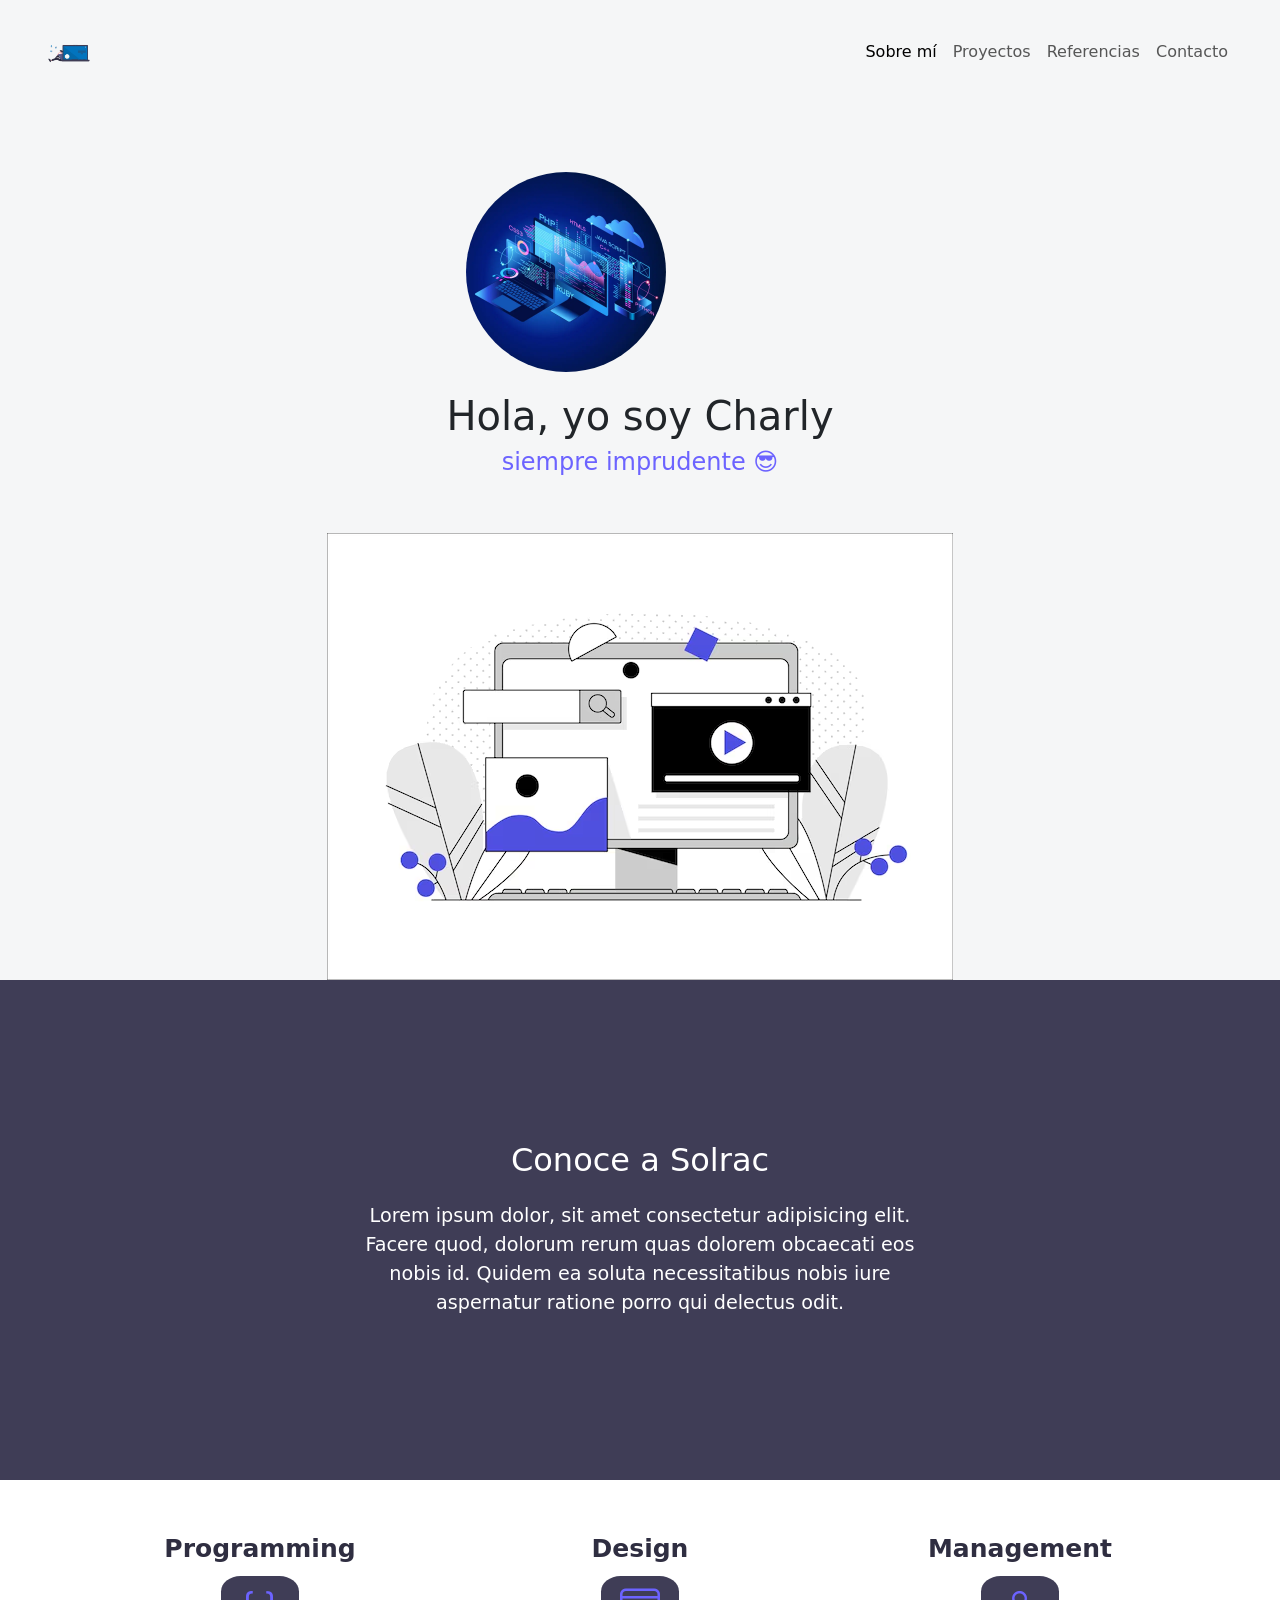
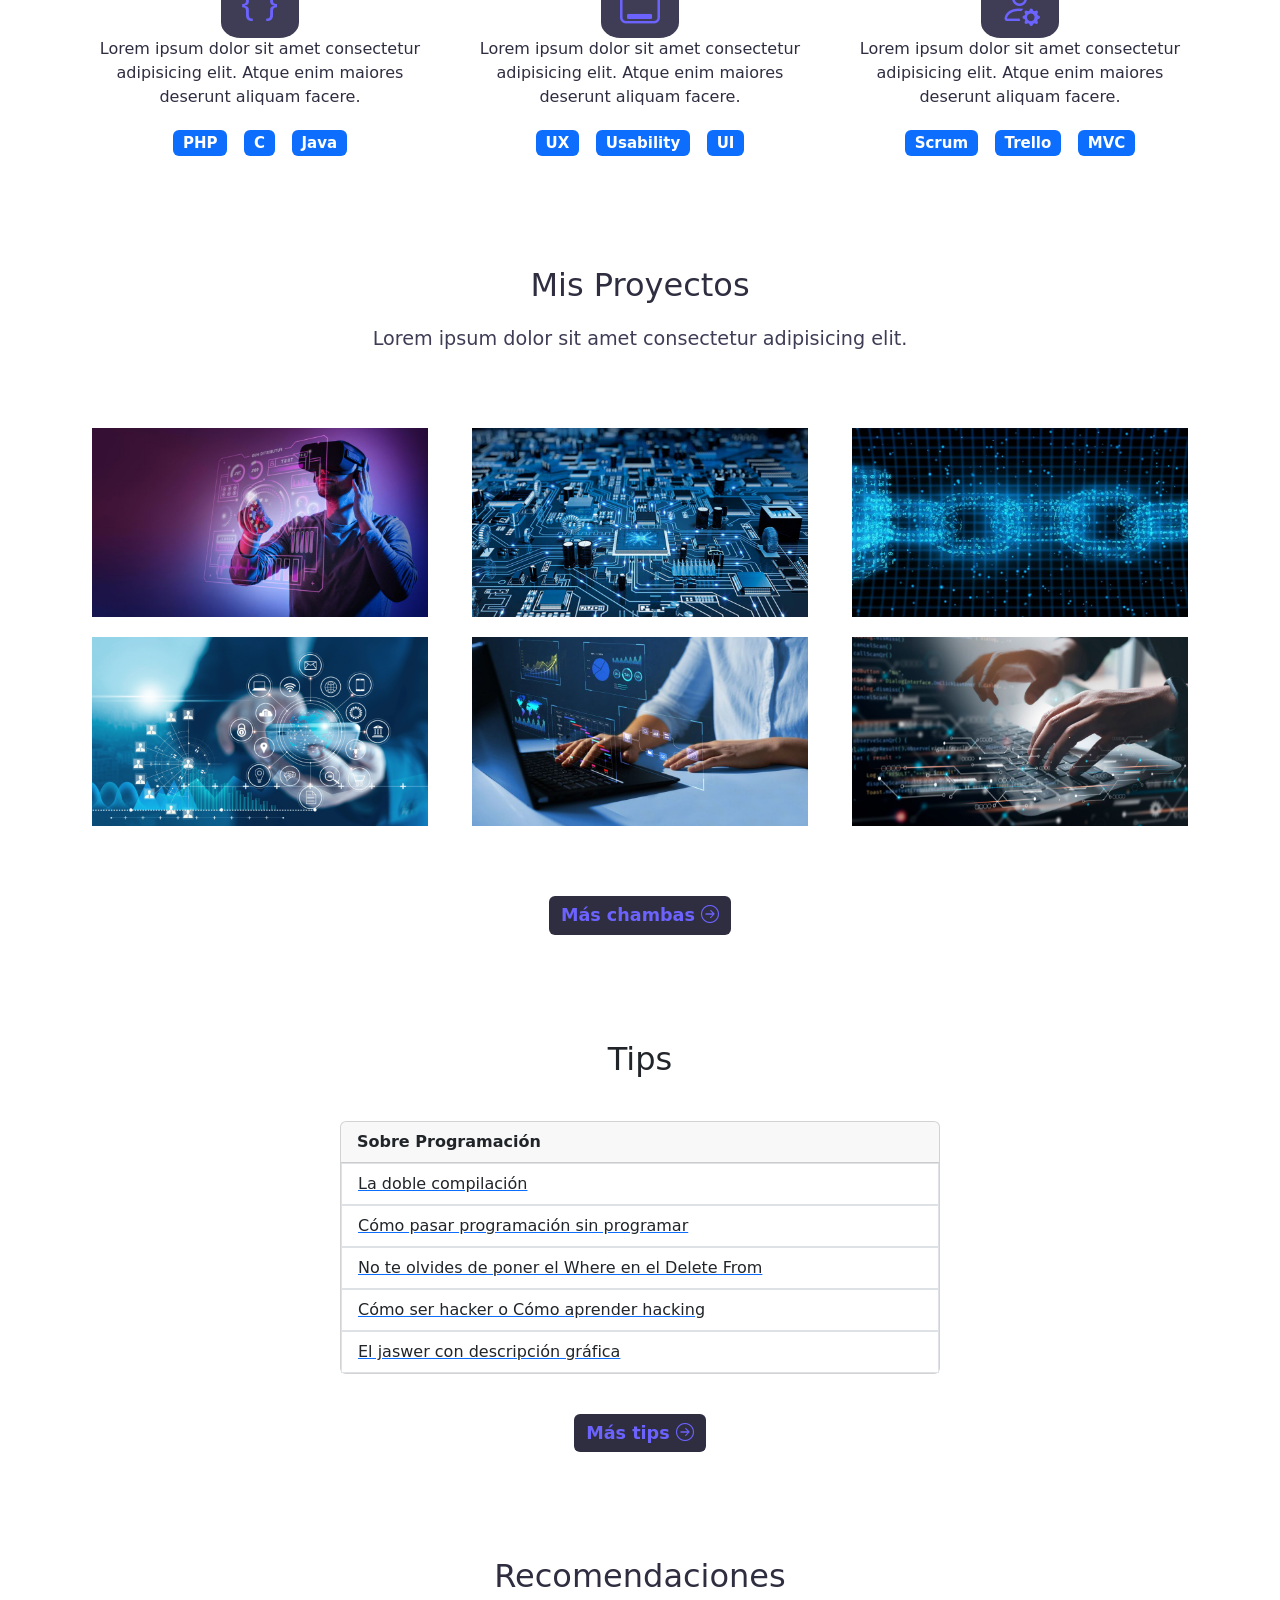
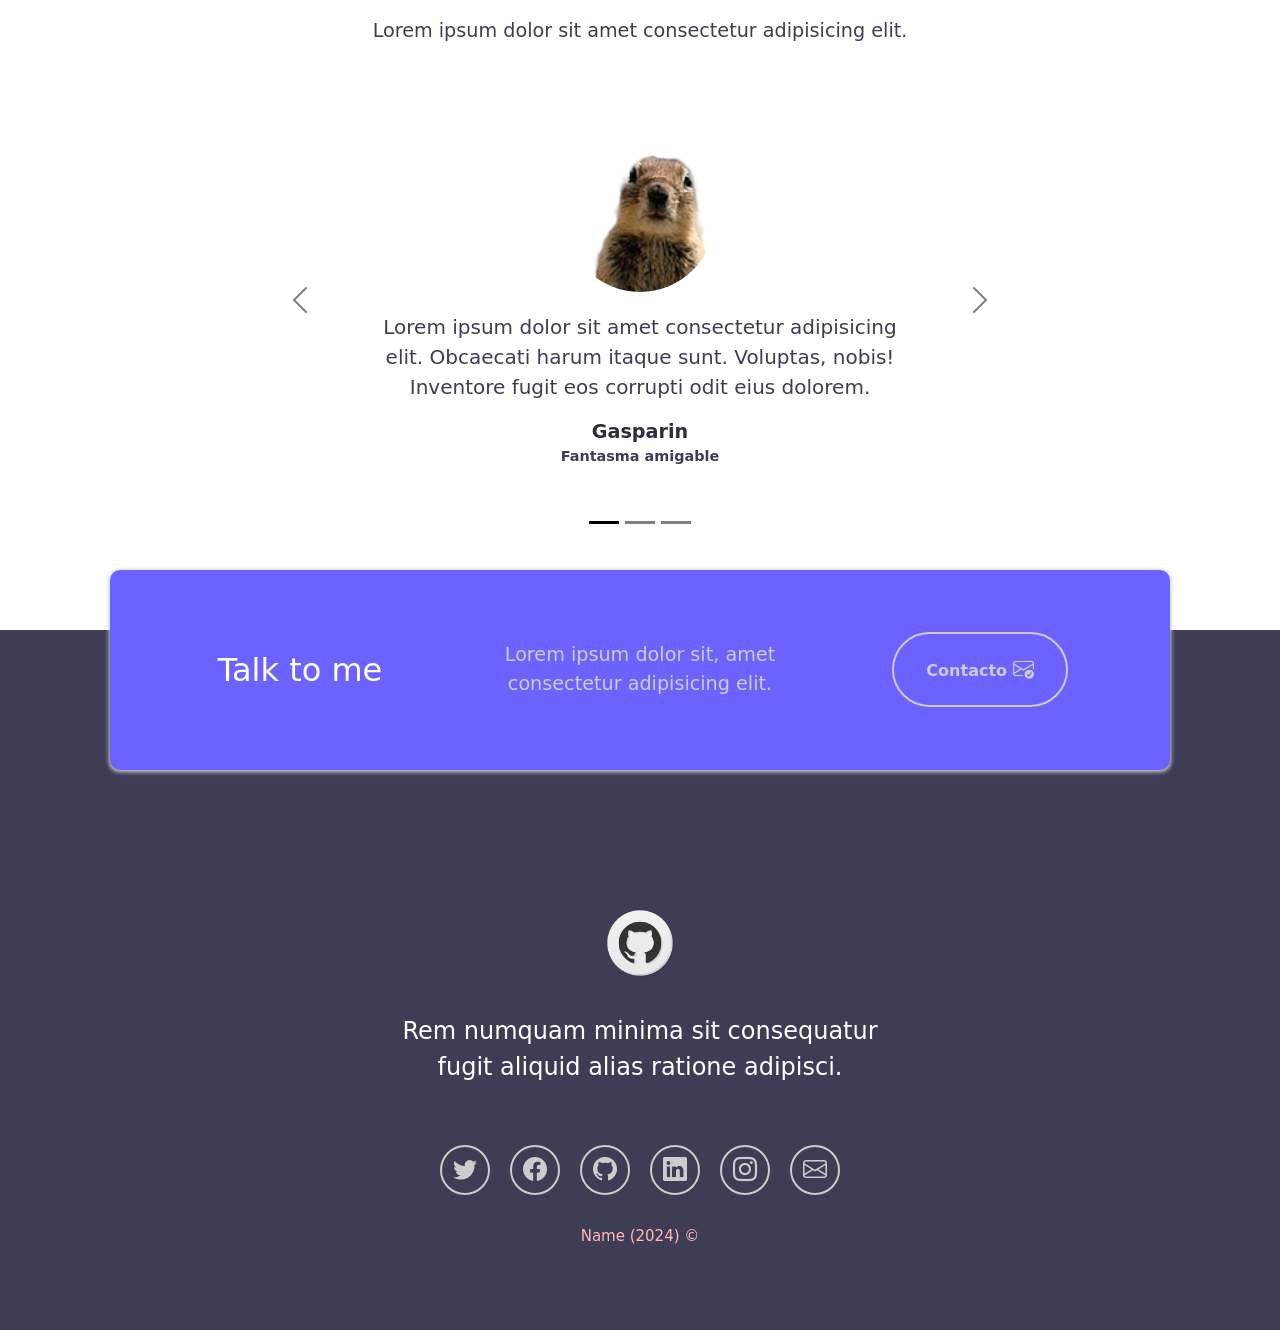
==== index.html @ 6343fdc7 "ultimo cambio" ====
<!DOCTYPE html>
<html lang="es">
<head>
    <!-- Metadatos -->
    <meta charset="UTF-8">
    <meta name="author" content="Charly">
    <meta name="description" content="My Projects TW 2">
    <meta name="keywords" content="HTML, CSS, JS, Bootstrap">
    <meta name="viewport" content="width=device-width, initial-scale=1.0">
    <!-- Title -->
    <title>My Profile</title>
    <!-- Favicon -->
    <link rel="icon" type="image/x-icon" href="./images/gatito.png">
    <!-- Bootstrap CSS offline -->
    <link href="./css/bootstrap.min.css" rel="stylesheet">
    <!-- Bootstrap Icons offline -->
    <link href="./icons/bootstrap-icons.css" rel="stylesheet">
    <!-- Bootstrap CSS online -->
    <!-- <link href="https://cdn.jsdelivr.net/npm/bootstrap@5.3.2/dist/css/bootstrap.min.css" rel="stylesheet" integrity="sha384-T3c6CoIi6uLrA9TneNEoa7RxnatzjcDSCmG1MXxSR1GAsXEV/Dwwykc2MPK8M2HN" crossorigin="anonymous"> -->
    <!-- Bootstrap Icons online -->
    <!-- <link rel="stylesheet" href="https://cdn.jsdelivr.net/npm/bootstrap-icons@1.11.1/font/bootstrap-icons.css"> -->
    <!-- My CSS -->
    <link href="./css/style.css" rel="stylesheet">
</head>
<body>
    <!-- NavBar -->
    <nav class="navbar navbar-expand-md navbar-light">
        <div class="container-fluid">
            <button class="navbar-toggler" type="button" data-bs-toggle="collapse" data-bs-target="#navbar-toggler" aria-controls="navbar-toggler"
                aria-expanded="false" aria-label="Toggle navigation">
                <span class="navbar-toggler-icon"></span>
            </button>
            <div class="collapse navbar-collapse" id="navbar-toggler">
                <a class="navbar-brand" href="#">
                    <img src="./images/compu2.png" width="50" alt="My logo">
                </a>
                <ul class="navbar-nav d-flex justify-content-center aling-items-center">
                    <li class="nav-item">
                        <a class="nav-link active" href="#aboutme" aria-current="page">Sobre mí <span class="visually-hidden">(current)</span></a>
                    </li>
                    <li class="nav-item">
                        <a class="nav-link" href="#projects">Proyectos</a>
                    </li>
                    <li class="nav-item">
                        <a class="nav-link" href="#references">Referencias</a>
                    </li>
                    <li class="nav-item">
                        <a class="nav-link" href="#contactme">Contacto</a>
                    </li>
                </ul>
            </div>
        </div>
    </nav>
    
    <!-- Me -->
    <section class="myclass aling-items-stretch">
        <div class="myclass-main d-flex flex-column justify-content-center aling-items-center">
            <img class="myclass-pic rounded-circle" src="./images/imagen1.webp" alt="My selfie">
            <h1>Hola, yo soy Charly</h1>
            <h2>siempre imprudente 😎</h2>
        </div>
        <div class="myclass-label">            
            <img class="myclass-imagen img-fluid" src="./images/hombre.avif" alt="think twice code once">
        </div>
    </section>

    <!-- About me -->
    <section id="aboutme" class="about-me section-oscura">
        <div class="contenedor">
            <h2 class="seccion-titulo">Conoce a Solrac</h2>
            <p class="seccion-texto">
                Lorem ipsum dolor, sit amet consectetur adipisicing elit. Facere quod, dolorum rerum quas dolorem obcaecati eos nobis id. Quidem ea soluta necessitatibus nobis iure aspernatur ratione porro qui delectus odit.
            </p>
        </div>
    </section>

    <!-- Experience -->
    <section class="experiencia section-clara">
        <div class="container text-center">
            <div class="row">
                <!-- Programming -->
                <div class="experiencia-columna col-12 col-md-4">                    
                    <p class="columna experiencia-title">Programming</p>                    
                    <i class="bi-braces"></i>
                    <p>
                        Lorem ipsum dolor sit amet consectetur adipisicing elit. Atque enim maiores deserunt aliquam facere. 
                    </p>
                    <div class="badge-contenedor">                        
                        <span class="badge bg-primary">PHP</span>
                        <span class="badge bg-primary">C</span>
                        <span class="badge bg-primary">Java</span>                        
                    </div>
                </div>
                <!-- Design -->
                <div class="experiencia-columna col-12 col-md-4">                    
                    <p class="columna experiencia-title">Design</p>
                    <i class="bi-window-desktop"></i>
                    <p>
                        Lorem ipsum dolor sit amet consectetur adipisicing elit. Atque enim maiores deserunt aliquam facere. 
                    </p>
                    <div class="badge-contenedor">                        
                        <span class="badge bg-primary">UX</span>                        
                        <span class="badge bg-primary">Usability</span>
                        <span class="badge bg-primary">UI</span>                        
                    </div>
                </div>
                <!-- Management -->
                <div class="experiencia-columna col-12 col-md-4">
                    <p class="columna experiencia-title">Management</p>
                    <i class="bi-person-gear"></i>
                    <p>
                        Lorem ipsum dolor sit amet consectetur adipisicing elit. Atque enim maiores deserunt aliquam facere. 
                    </p>
                    <div class="badge-contenedor">                        
                        <span class="badge bg-primary">Scrum</span>                        
                        <span class="badge bg-primary">Trello</span>
                        <span class="badge bg-primary">MVC</span>                        
                    </div>
                </div>
            </div>
        </div>
    </section>

    <!-- Projects -->
    <section id="projects" class="proyectos section-clara d-flex flex-column">
        <h2 class="seccion-titulo">Mis Proyectos</h2>
        <h3 class="seccion-descripcion">Lorem ipsum dolor sit amet consectetur adipisicing elit. </h3>
        <!-- gallery -->
        <div class="container text-center proyectos-contenedor">
            <div class="row">
                <div class="col-12 col-md-6 col-lg-4">
                    <div class="proyecto">
                        <img src="./images/pro1.jpg" alt="Project 1">
                        <div class="overlay">
                            <p>Mi primera chamba</p>
                            <div class="icons-project">
                                <a href="" target="_blank" rel="noopener noreferrer">
                                    <i class="bi-github"></i>
                                </a>
                            </div>
                        </div>
                    </div>
                </div>
                <div class="col-12 col-md-6 col-lg-4">
                    <div class="proyecto">
                        <img src="./images/pro2.png" alt="Project 1">
                        <div class="overlay">
                            <p>Mi primera chamba</p>
                            <div class="icons-project">
                                <a href="" target="_blank" rel="noopener noreferrer">
                                    <i class="bi-github"></i>
                                </a>
                            </div>
                        </div>
                    </div>
                </div>
                <div class="col-12 col-md-6 col-lg-4">
                    <div class="proyecto">
                        <img src="./images/pro3.jpeg" alt="Project 1">
                        <div class="overlay">
                            <p>Mi primera chamba</p>
                            <div class="icons-project">
                                <a href="" target="_blank" rel="noopener noreferrer">
                                    <i class="bi-github"></i>
                                </a>
                            </div>
                        </div>
                    </div>
                </div>
                <div class="col-12 col-md-6 col-lg-4">
                    <div class="proyecto">
                        <img src="./images/pro4.png" alt="Project 1">
                        <div class="overlay">
                            <p>Mi primera chamba</p>
                            <div class="icons-project">
                                <a href="" target="_blank" rel="noopener noreferrer">
                                    <i class="bi-github"></i>
                                </a>
                            </div>
                        </div>
                    </div>
                </div>
                <div class="col-12 col-md-6 col-lg-4">
                    <div class="proyecto">
                        <img src="./images/pro5.jpg" alt="Project 1">
                        <div class="overlay">
                            <p>Mi primera chamba</p>
                            <div class="icons-project">
                                <a href="" target="_blank" rel="noopener noreferrer">
                                    <i class="bi-github"></i>
                                </a>
                            </div>
                        </div>
                    </div>
                </div>
                <div class="col-12 col-md-6 col-lg-4">
                    <div class="proyecto">
                        <img src="./images/pro6.jpg" alt="Project 1">
                        <div class="overlay">
                            <p>Mi primera chamba</p>
                            <div class="icons-project">
                                <a href="" target="_blank" rel="noopener noreferrer">
                                    <i class="bi-github"></i>
                                </a>
                            </div>
                        </div>
                    </div>
                </div>
            </div>
        </div>
        <a href="" target="_blank" rel="noopener noreferrer"></a>
            <button type="button" class="btn btn-info">Más chambas
                <i class="bi-arrow-right-circle"></i>
            </button>
        </a>
    </section>

    <!-- Tips -->
    <section class="tips justify-content-start">
        <h2 class="seccion-titulo">Tips</h2>
        <div class="card">
            <div class="card-header">
                Sobre Programación
            </div>
            <ul class="list-group list-group-flush">
                <a href="" target="_blank" rel="noopener noreferrer">
                    <li class="list-group-item">La doble compilación</li>
                </a>
                <a href="" target="_blank" rel="noopener noreferrer">
                    <li class="list-group-item">Cómo pasar programación sin programar</li>
                </a>
                <a href="https://www.youtube.com/watch?v=i_cVJgIz_Cs" target="_blank" rel="noopener noreferrer">
                    <li class="list-group-item">No te olvides de poner el Where en el Delete From</li>
                </a>
                <a href="https://www.elladodelmal.com/2013/08/como-ser-hacker-o-como-aprender-hacking.html" target="_blank" rel="noopener noreferrer">
                    <li class="list-group-item">Cómo ser hacker o Cómo aprender hacking</li>
                </a>
                <a href="https://www.tiktok.com/@racxogaming/video/7301543601022995718?q=jasware%20mec%C3%A1nico&t=1700262855116" target="_blank" rel="noopener noreferrer">
                    <li class="list-group-item">El jaswer con descripción gráfica</li>
                </a>
            </ul>
        </div>
        <a href="" target="_blank" rel="noopener noreferrer">
            <button type="button" class="btn btn-info">Más tips
                <i class="bi-arrow-right-circle"></i>
            </button>
        </a>
    </section>

    <!-- References -->
    <section id="references" class="recomendaciones section-clara">
        <h2 class="seccion-titulo">Recomendaciones</h2>
        <h3 class="seccion-descripcion">Lorem ipsum dolor sit amet consectetur adipisicing elit.</h3>
        <div id="recomendaciones" class="carousel carousel-dark slide" data-bs-ride="carousel">
            <div class="carousel-indicators">
                <button type="button" data-bs-target="#recomendaciones" data-bs-slide-to="0" class="active" aria-current="true" aria-label="Slide 1"></button>
                <button type="button" data-bs-target="#recomendaciones" data-bs-slide-to="1" aria-label="Slide 2"></button>
                <button type="button" data-bs-target="#recomendaciones" data-bs-slide-to="2" aria-label="Slide 3"></button>
            </div>
            <div class="carousel-inner">
            <div class="carousel-item active">
                <div class="container">
                    <img src="./images/squirrel.png" class="recomendacion-imagen rounded-circle" alt="...">
                    <p class="recomendacion-texto"> Lorem ipsum dolor sit amet consectetur adipisicing elit. Obcaecati harum itaque sunt. Voluptas, nobis! Inventore fugit eos corrupti odit eius dolorem.</p>
                    <div class="recomendacion-info">
                        <p class="amigo">Gasparin</p>
                        <p class="cargo">Fantasma amigable</p>
                    </div>                    
                </div>
            </div> 
            <div class="carousel-item">
                <div class="container">
                    <img src="./images/squirrel.png" class="recomendacion-imagen rounded-circle" alt="...">
                    <p class="recomendacion-texto"> Lorem ipsum dolor sit amet consectetur adipisicing elit. Obcaecati harum itaque sunt. Voluptas, nobis! Inventore fugit eos corrupti odit eius dolorem.</p>
                    <div class="recomendacion-info">
                        <p class="amigo">Woody</p>
                        <p class="cargo">Amigo fiel</p>
                    </div>                    
                </div>
            </div>
            <div class="carousel-item">
                <div class="container">
                    <img src="./images/squirrel.png" class="recomendacion-imagen rounded-circle" alt="...">
                    <p class="recomendacion-texto"> Lorem ipsum dolor sit amet consectetur adipisicing elit. Obcaecati harum itaque sunt. Voluptas, nobis! Inventore fugit eos corrupti odit eius dolorem.</p>
                    <div class="recomendacion-info">
                        <p class="amigo">Rexona</p>
                        <p class="cargo">Nunca te abandona</p>
                    </div>                    
                </div>
            </div>
            </div>
            <button class="carousel-control-prev" type="button" data-bs-target="#recomendaciones"  data-bs-slide="prev">
                <span class="carousel-control-prev-icon" aria-hidden="true"></span>
                <span class="visually-hidden">Previous</span>
            </button>
            <button class="carousel-control-next" type="button" data-bs-target="#recomendaciones"  data-bs-slide="next">
                <span class="carousel-control-next-icon" aria-hidden="true"></span>
                <span class="visually-hidden">Next</span>
            </button>
        </div>
    </section>

    <!-- Contact -->
    <section id="contactme" class="contact section-oscura">
        <div class="container">
            <div class="container text-center rectangulo d-flex justify-content-evenly">
                <div class="row">
                    <div class="col-12 col-md-4 seccion-titulo">
                        Talk to me
                    </div>
                    <div class="col-12 col-md-4 description">
                        Lorem ipsum dolor sit, amet consectetur adipisicing elit.
                    </div>
                    <div class="col-12 col-md-4">
                        <a href="mailto:">
                            <button type="button">
                                Contacto
                                <i class="bi-envelope-check"></i>
                            </button>
                        </a>                        
                    </div>                    
                </div>
            </div>
        </div>
    </section>

    <!-- Footer -->
    <footer class="section-oscura d-flex flex-column aling-items-center justify-content-center">
        <img class="footer-icon" src="./images/favicon.png" alt="Logo profile">
        <p class="footer-text text-center">
            Rem numquam minima sit consequatur  <br> fugit aliquid alias ratione adipisci.
        </p>
        <div class="icons-sn d-flex flex-wrap aling-items-center justify-content-center">
            <a href="" target="_blank" rel="noopener noreferrer">
                <i class="bi-twitter"></i>
            </a>
            <a href="" target="_blank" rel="noopener noreferrer">
                <i class="bi-facebook"></i>
            </a>
            <a href="" target="_blank" rel="noopener noreferrer">
                <i class="bi-github"></i>
            </a>
            <a href="" target="_blank" rel="noopener noreferrer">
                <i class="bi-linkedin"></i>
            </a>
            <a href="" target="_blank" rel="noopener noreferrer">
                <i class="bi-instagram"></i>
            </a>
            <a href="mailto:" target="_blank" rel="noopener noreferrer">
                <i class="bi-envelope"></i>
            </a>
        </div>
        <div class="author"> Name (2024) &#169; </div>
    </footer>

    <!-- Bootstrap JS offline -->
    <script src="./js/bootstrap.min.js"></script>    
    <!-- Bootstrap JS online -->
    <!-- <script src="https://cdn.jsdelivr.net/npm/bootstrap@5.3.2/dist/js/bootstrap.min.js" integrity="sha384-BBtl+eGJRgqQAUMxJ7pMwbEyER4l1g+O15P+16Ep7Q9Q+zqX6gSbd85u4mG4QzX+" crossorigin="anonymous"></script> -->
    <!-- My JS -->
    <script src="./js/main.js"></script>    
</body>
</html>
---- css/style.css ----
:root {
    --color_0: #3F3D56;
    --color_1: #6C63FF;
    --color_2: #2F2E41;
    --color_3: #CCCCCC;
    --color_4: #FFB9B9;
}

/* Navbar */
.navbar {
    padding: 2rem;
    background-color: #f5f6f7;
}

.navbar-nav {
    align-items: center;
}

.navbar-collapse {
    align-items: center;
    justify-content: space-between;
}

/* MyClass */
.myclass {
    background-color: #f5f6f7;
    min-height: 450px;
    text-align: center;
}

.myclass-main {
    padding: 3rem;
}

.myclass-main h2 {
    font-size: 1.5rem;
    color: var(--color_1);
}

.myclass-pic {
    width: 200px;
    height: 200px;
    border-radius: 50%;
    margin: 20px;
}


.about-me {
    height: 500px;
    padding: 10px;
}

.section-oscura {
    color: white;
    background-color: var(--color_0);
}

.about-me .contenedor {
    max-width: 600px;
    text-align: center;
}

.seccion-titulo {
    font-size: 2rem;
    padding: 15px 0;
}

.seccion-texto {
    font-size: 1.2rem;
}

.experiencia {
    padding: 40px;
}

.experiencia-columna:hover {
    color: white;
    background-color: var(--color_0);
    border-radius: 5%;
}

.experiencia-title {
    font-size: 25px;
    font-weight: bold;
    margin: 10px 0;
}

.experiencia i {
    font-size: 2.5rem;
    color: var(--color_1);
    background-color: var(--color_0);
    padding: 8px 19px;
    border-radius: 25%;
}

.seccion-descripcion {
    font-size: 1.2rem;
    color: var(--color_0);
}

.section-clara {
    color: var(--color_2);
    background-color: white;
}

.badge-contenedor {
    font-size: 20px;
    font-weight: bold;
    margin: 10px 0;
}

.badge {
    margin: 5px;
}

.proyectos {
    padding: 40px;
}

.proyectos img {
    height: 100%;
    width: 100%;
    padding: 10px;
    border-radius: 10px;
    display: block;
    transition: all 0.2s ease;
}

.proyectos-contenedor {
    padding-top: 60px;
    margin-bottom: 40px;
}

.overlay {
    transition: all 0.2s ease;
    opacity: 0;
    position: absolute;
    top: 50%;
    left: 50%;
    transform: translate(-50%, -50%);
    text-align: center;
}

.overlay p {
    font-size: 25px;
    font-weight: bold;
    margin-bottom: 0;
}

.overlay i {
    color: #2F2E41;
    font-size: 60px;
    margin: 10px;
}

.proyecto {
    position: relative;
}

.proyecto:hover img {
    opacity: 0.2;
}

.proyecto:hover .overlay{
    opacity: 1;
}

/* Others */
section {
    display: flex;
    flex-direction: column;
    align-items: center;
    justify-content: center;    
}

h1 {
    font-size: 2.5rem;
}

.btn-info {
    background-color: #2F2E41;
    color: #6C63FF;
    border: #2F2E41;
    font-size: 1.1rem;
    margin: 20px;
    font-weight: bold;    
}

.btn-info:hover {
    background-color: #6C63FF;
    color:  #2F2E41;
    border: #6C63FF;
}

.tips {
    min-height: 500px;
    padding: 30px;
}

.tips .card {
    width: 80%;
    max-width: 600px;
    margin: 20px;
}

.tips .card-header {
    font-weight: bold;
}

.recomendaciones {
    padding: 40px 40px 80px 40px;
}

.recomendaciones .carousel {
    max-width: 800px;
    color:#6C63FF
}

.carousel-item {
    height: 500px;
}

.carousel-item .container {
    width: 100%;
    height: 100%;
    display: flex;
    flex-direction: column;
    align-items: center;
    justify-content: center;
}

.recomendacion-imagen {
    height: 150px;
    width: 150px;
    margin: 10px 10px 20px 10px;
}

.recomendacion-texto {
    max-width: 70%;
    font-size: 20px;
    text-align: center;
    color: #3F3D56;
}

.recomendacion-info {
    font-weight: bold;
    text-align: center;
}

.recomendacion-info p {
    margin-bottom: 0;
}

.recomendacion-info .amigo {
    color: #2F2E41;
    font-size: 1.2rem;
}

.recomendacion-info .cargo {
    color: #3F3D56;
    font-size: 0.9rem;
}

.contact .container {
    max-width: 1100px;
    min-height: 200px;
    padding: 20px;
}

.contact .rectangulo {
    margin-top: -5rem;
    background-color: var(--color_1);
    border-radius: 10px;
    box-shadow: 0px 1px 4px 1px var(--color_3);
}

.contact .row {
    width: 100%;
    display: flex;
    align-items: center;
}

.contact .description {
    color:  var(--color_3);
    font-size: 1.2rem;
}

.contact button {
    color:  var(--color_3);
    font-weight: bold;
    background-color: transparent;
    border: 2px solid var(--color_3);
    padding: 1.25em 2em;
    margin: 10px;
    border-radius: 100px;
    transition: all 0.2s ease-in-out;
}

.contact button i {
    color:  var(--color_3);
    font-size: 1.3rem;
    transition: all 0.2s ease-in-out;
}

.contact button:hover {
    background-color:  var(--color_0);
}

footer {
    min-height: 500px;
    display: flex;
    align-items: center;
    justify-content: center;
}

.footer-icon {
    height: 80px;
    width: 80px;
    margin: 10px;
}

.footer-text {
    font-size: 1.5rem;
    padding: 20px;
    margin-bottom: 30px;
}

.icons-sn a {
    width: 50px;
    height: 50px;
    display: flex;
    align-items: center;
    justify-content: center;
    padding: 2px;
    margin: 10px;
    border: 2px solid var(--color_3);
    border-radius: 50%;
    transition: all 0.2s ease-in;
}

.icons-sn i {
    color:  var(--color_3);
    font-size: 1.5rem;
    transition: all 0.2s ease-in;
} 

.icons-sn a:hover {
    background-color: var(--color_3);
}

.icons-sn a:hover i {
    color: var(--color_0);
}

.author {
    font-size: 15px;
    color: var(--color_4);
    padding: 20px;
}


/* Responsive */

@media screen and (max-width: 400px) {
    .overlay p {
        font-size: 18px;
    }
    .overlay i {
        font-size: 40px;
    }
}

@media screen and (max-width: 700px) {
    .myclass-imagen {
        max-width: 600px;
    }
}

@media screen and (max-width: 767px) {
    .navbar-brand {
        display: none;
    }
    
}

@media screen and (max-width: 800px) {
    .recomendacion-imagen {
        height: 120px;
        width: 120px;
    }
    .recomendacion-texto {
        font-size: 18px;
    }
}
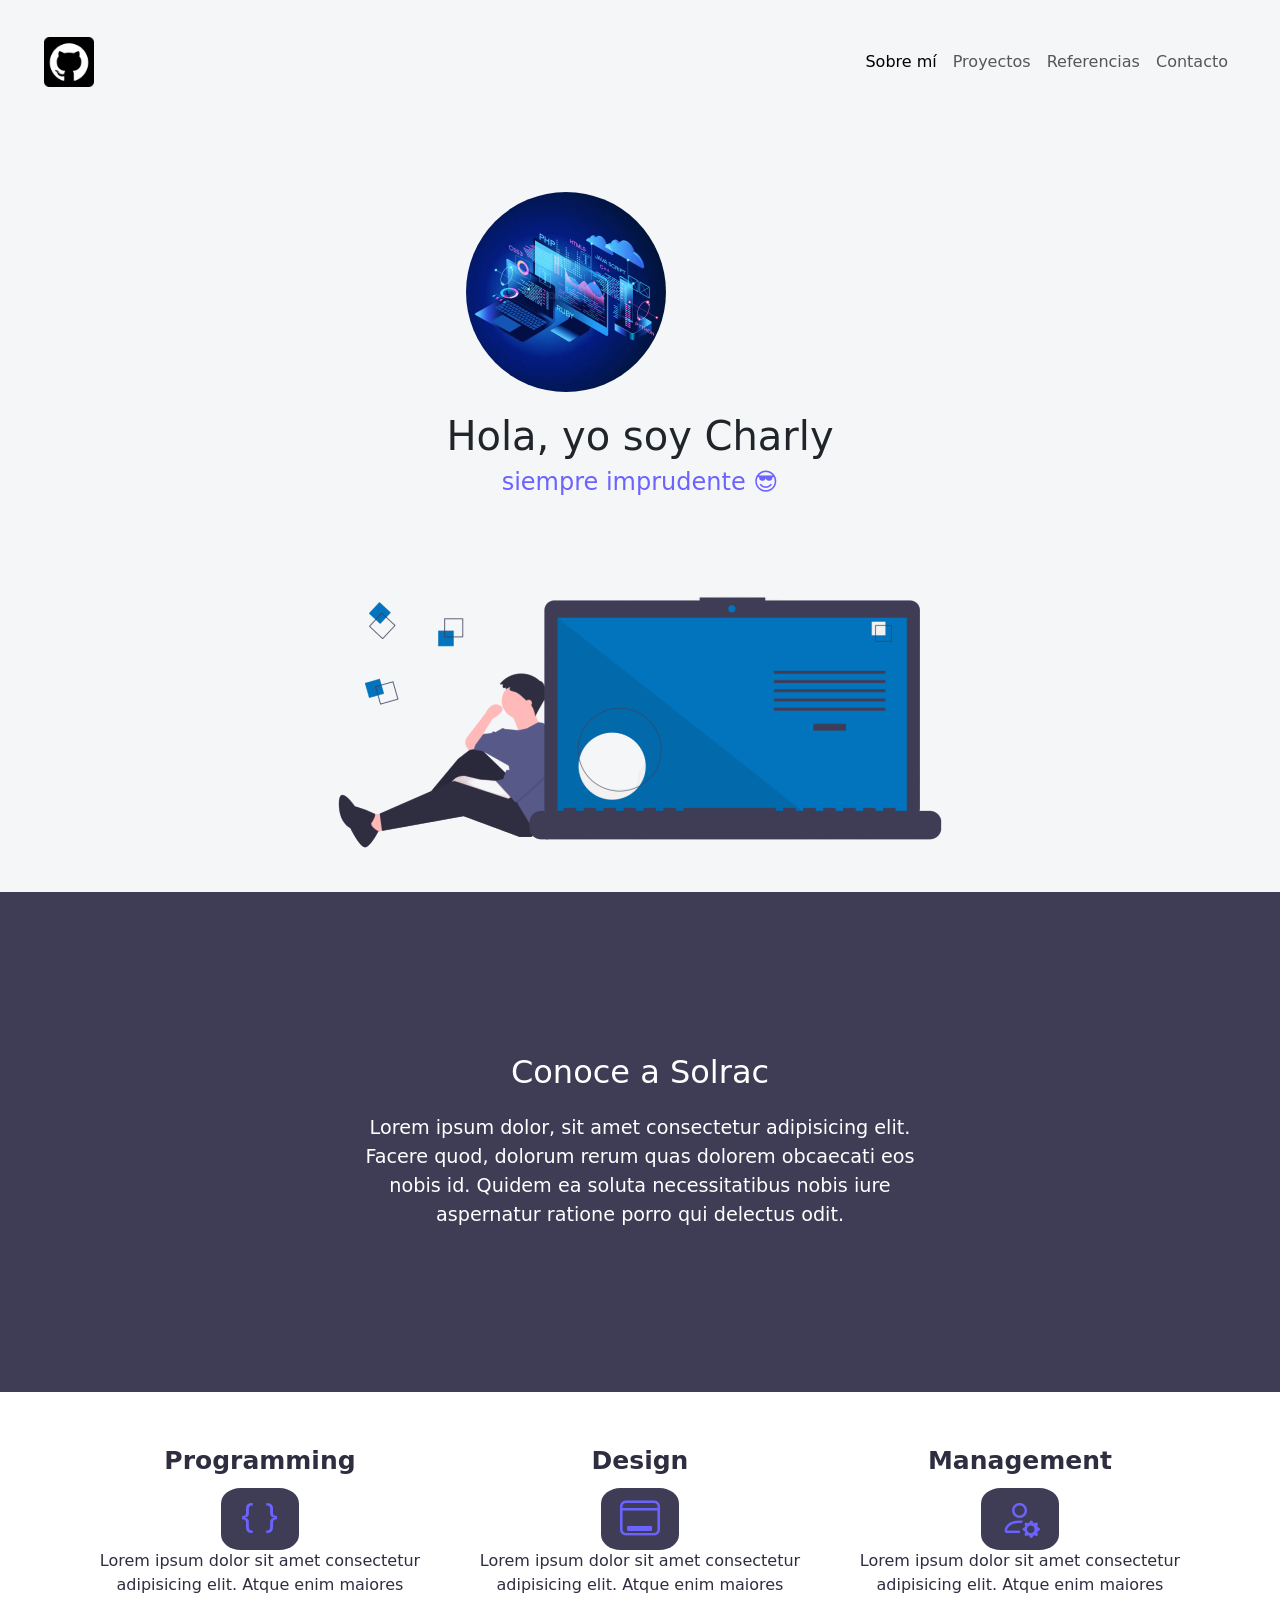
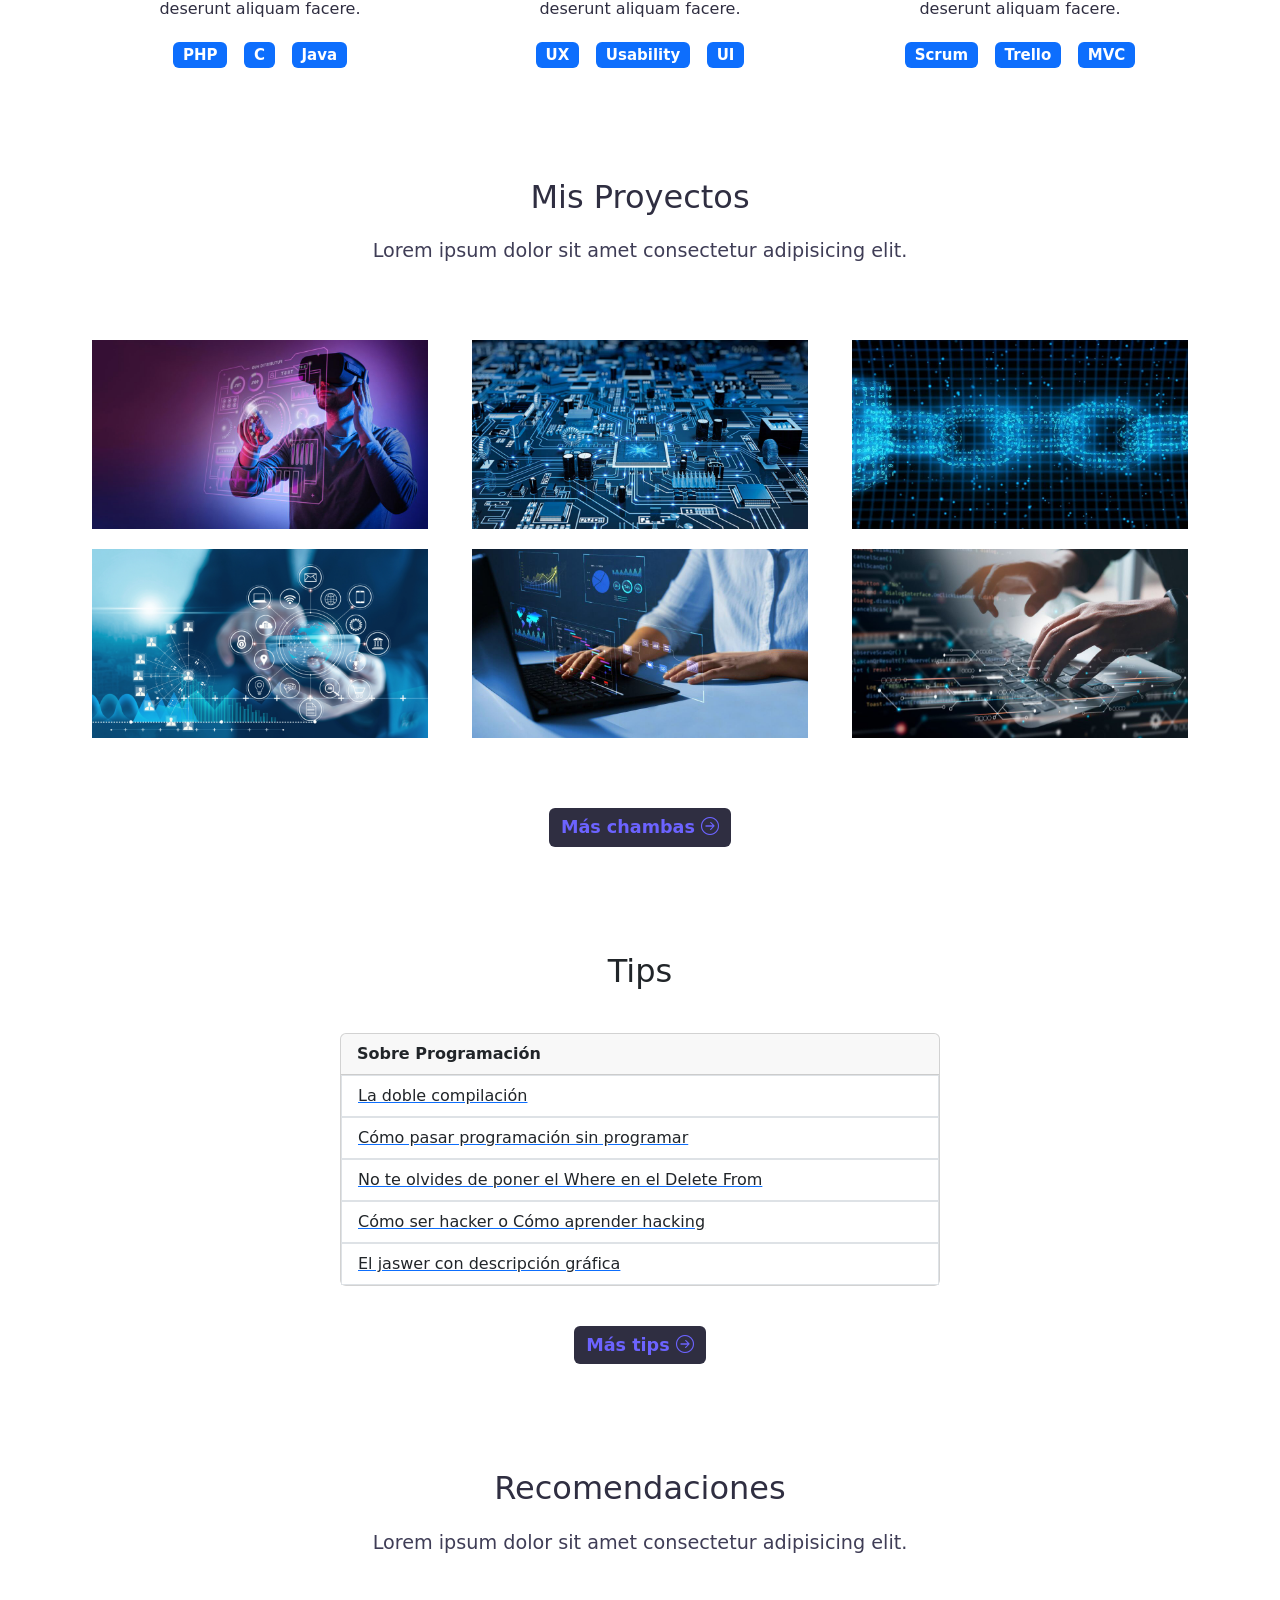
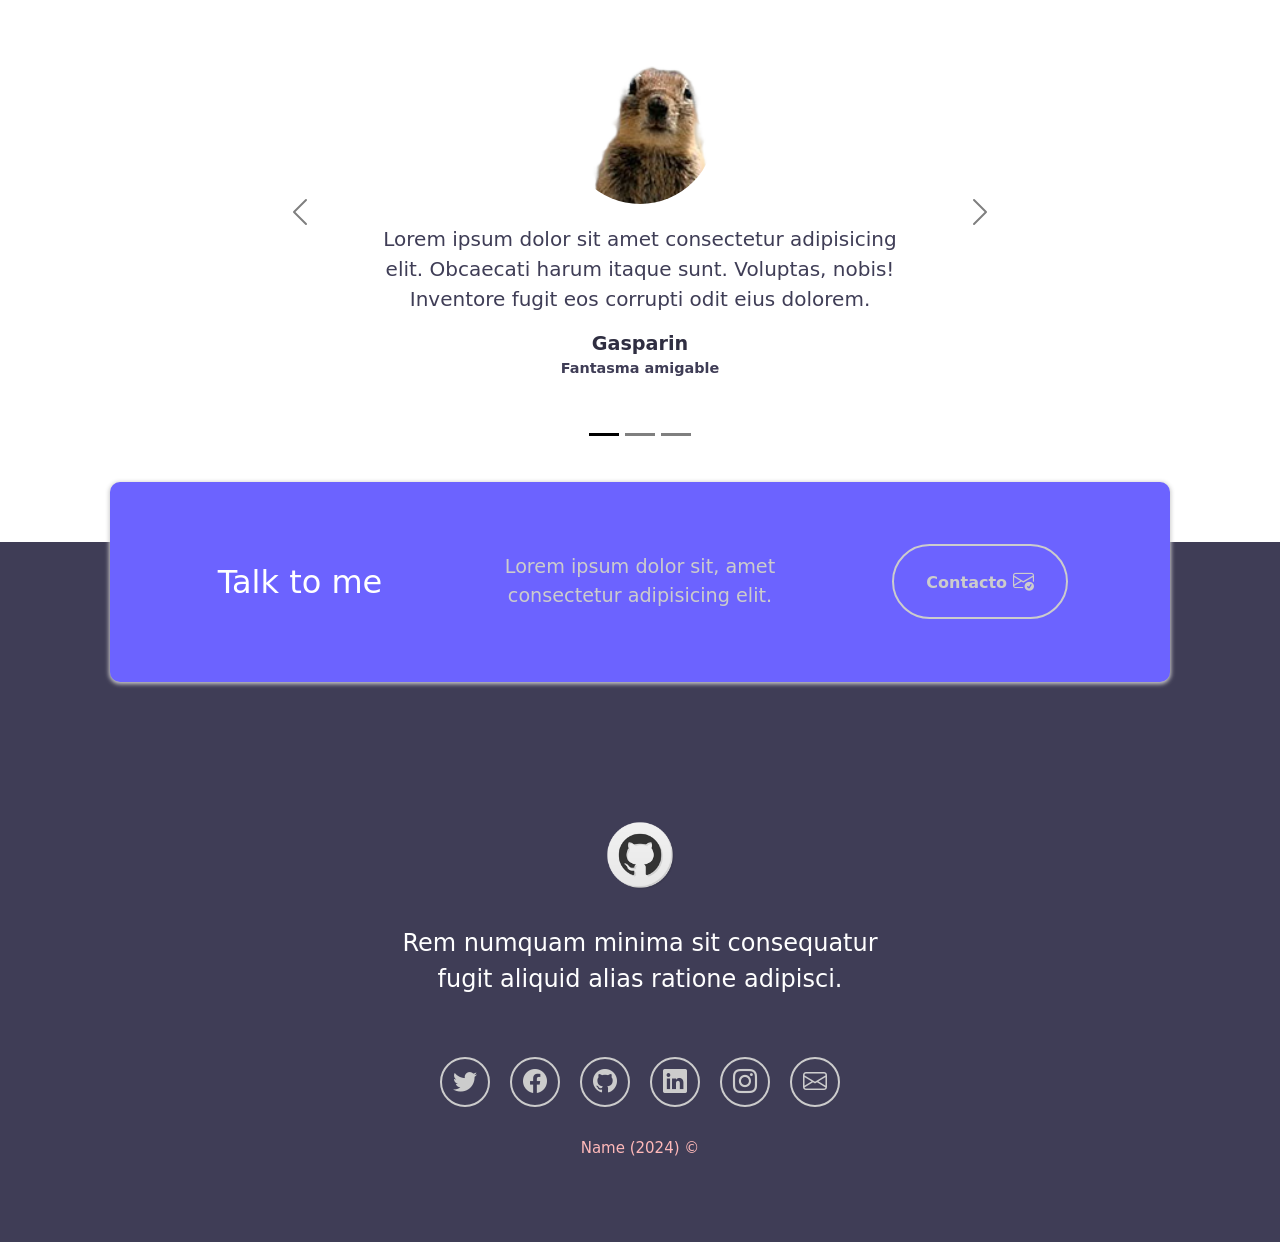
==== commit 19f4348d: "de nuevo" ====
--- a/index.html
+++ b/index.html
@@ -32,7 +32,7 @@
             </button>
             <div class="collapse navbar-collapse" id="navbar-toggler">
                 <a class="navbar-brand" href="#">
-                    <img src="./images/compu2.png" width="50" alt="My logo">
+                    <img src="./images/gatito.png" width="50" alt="My logo">
                 </a>
                 <ul class="navbar-nav d-flex justify-content-center aling-items-center">
                     <li class="nav-item">
@@ -60,7 +60,7 @@
             <h2>siempre imprudente 😎</h2>
         </div>
         <div class="myclass-label">            
-            <img class="myclass-imagen img-fluid" src="./images/hombre.avif" alt="think twice code once">
+            <img class="myclass-imagen img-fluid" src="./images/compu2.png" alt="think twice code once">
         </div>
     </section>
 
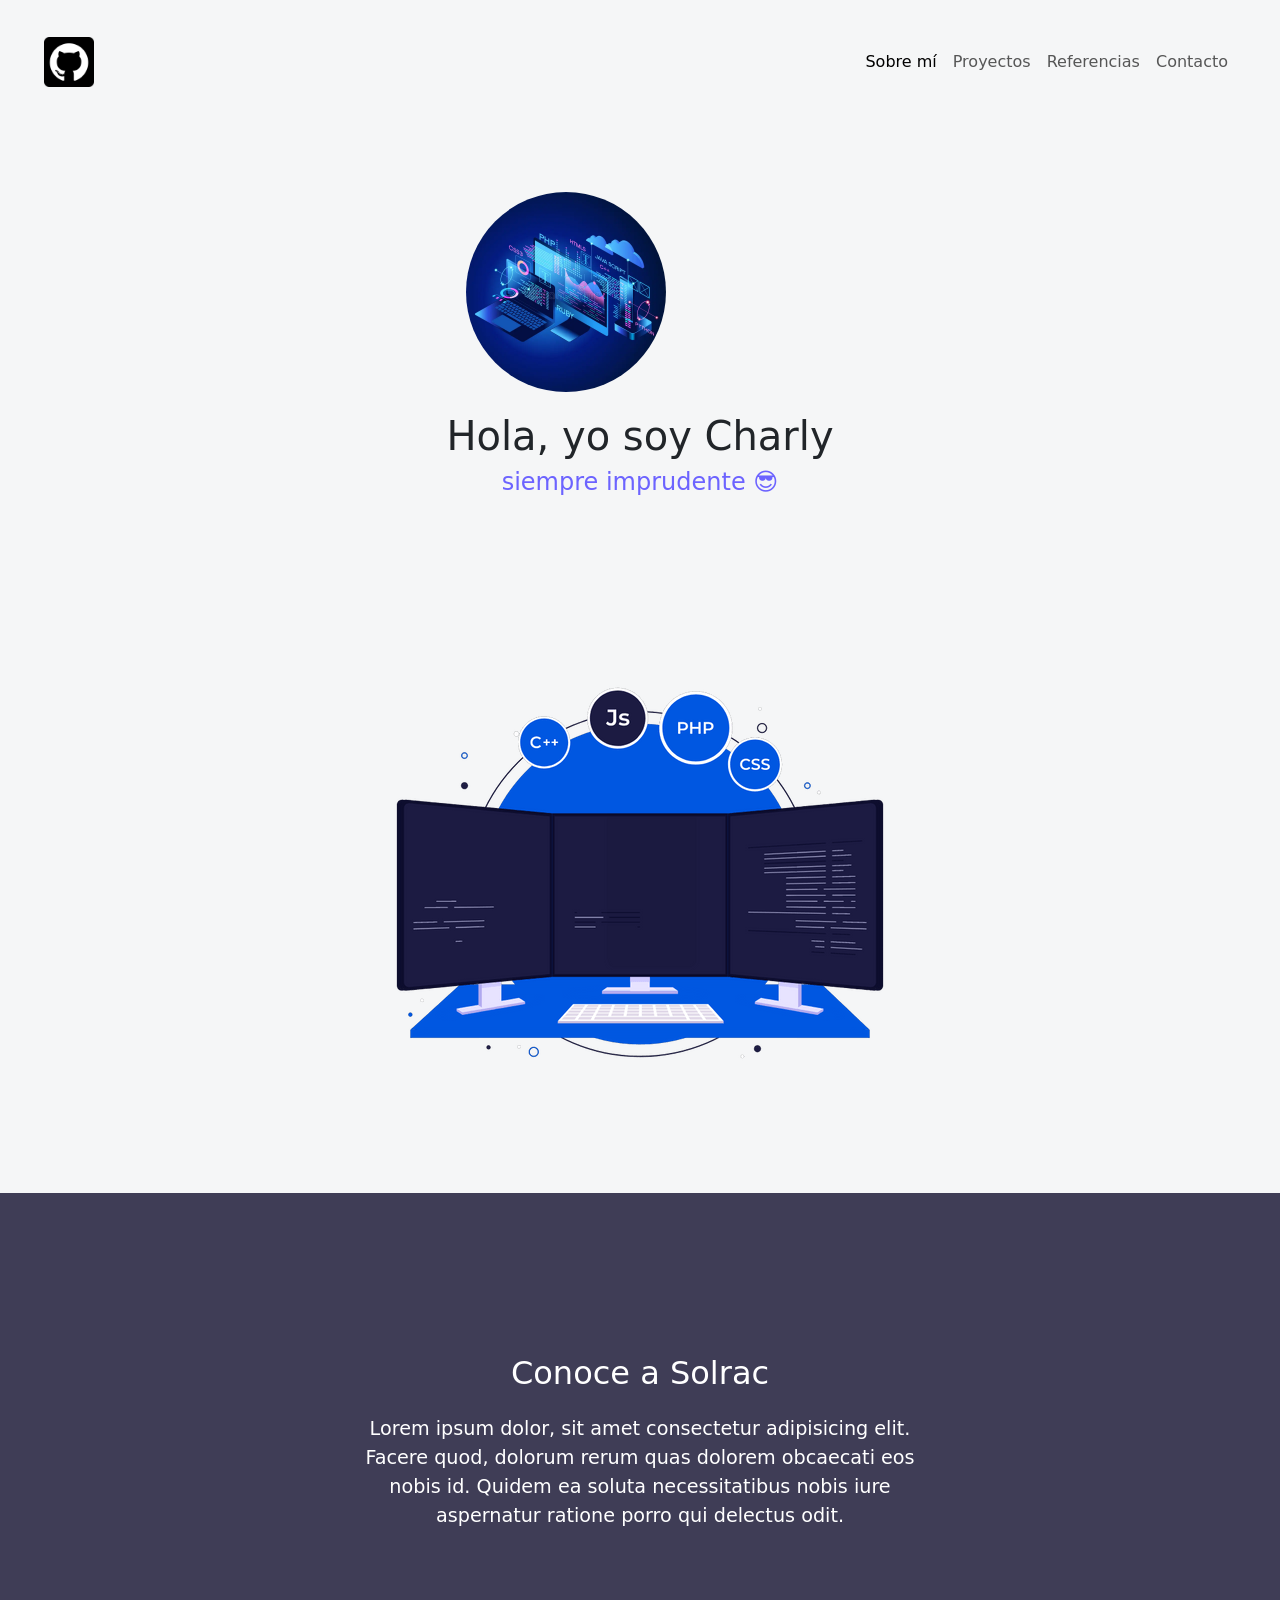
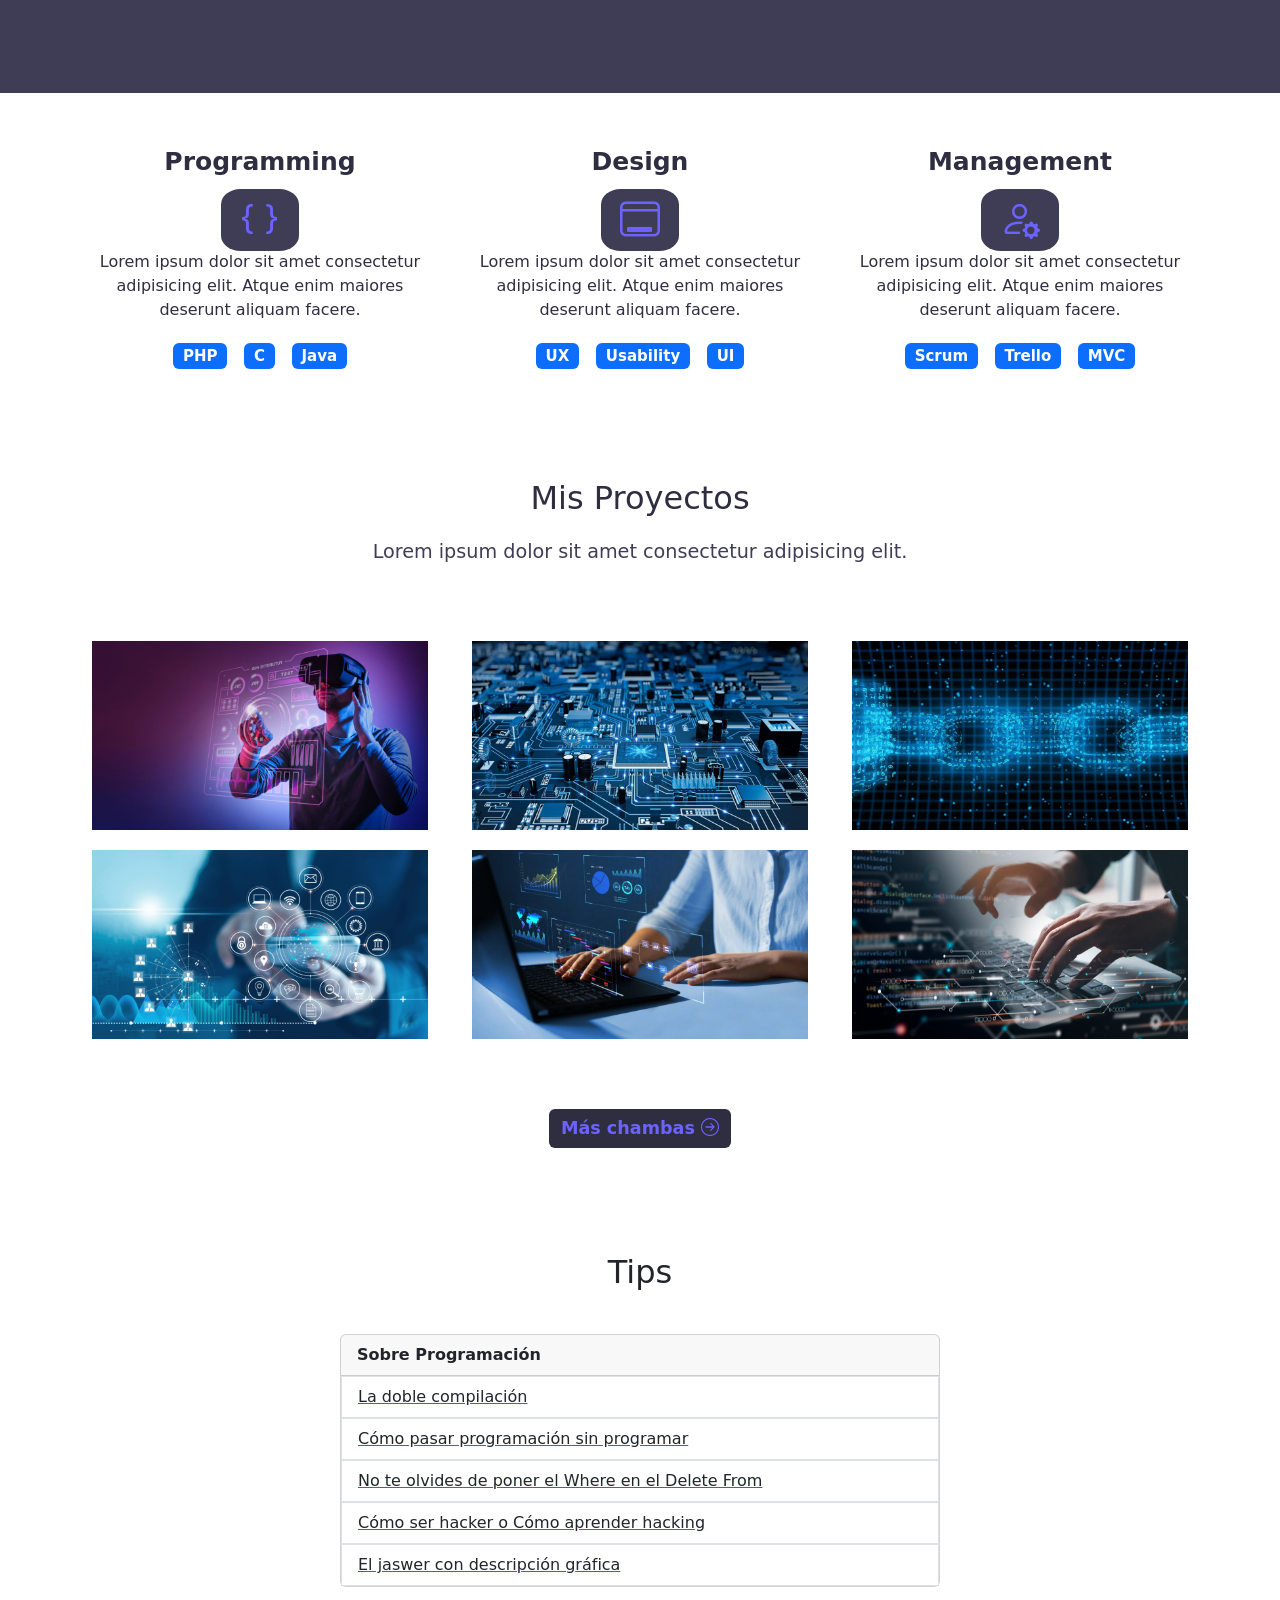
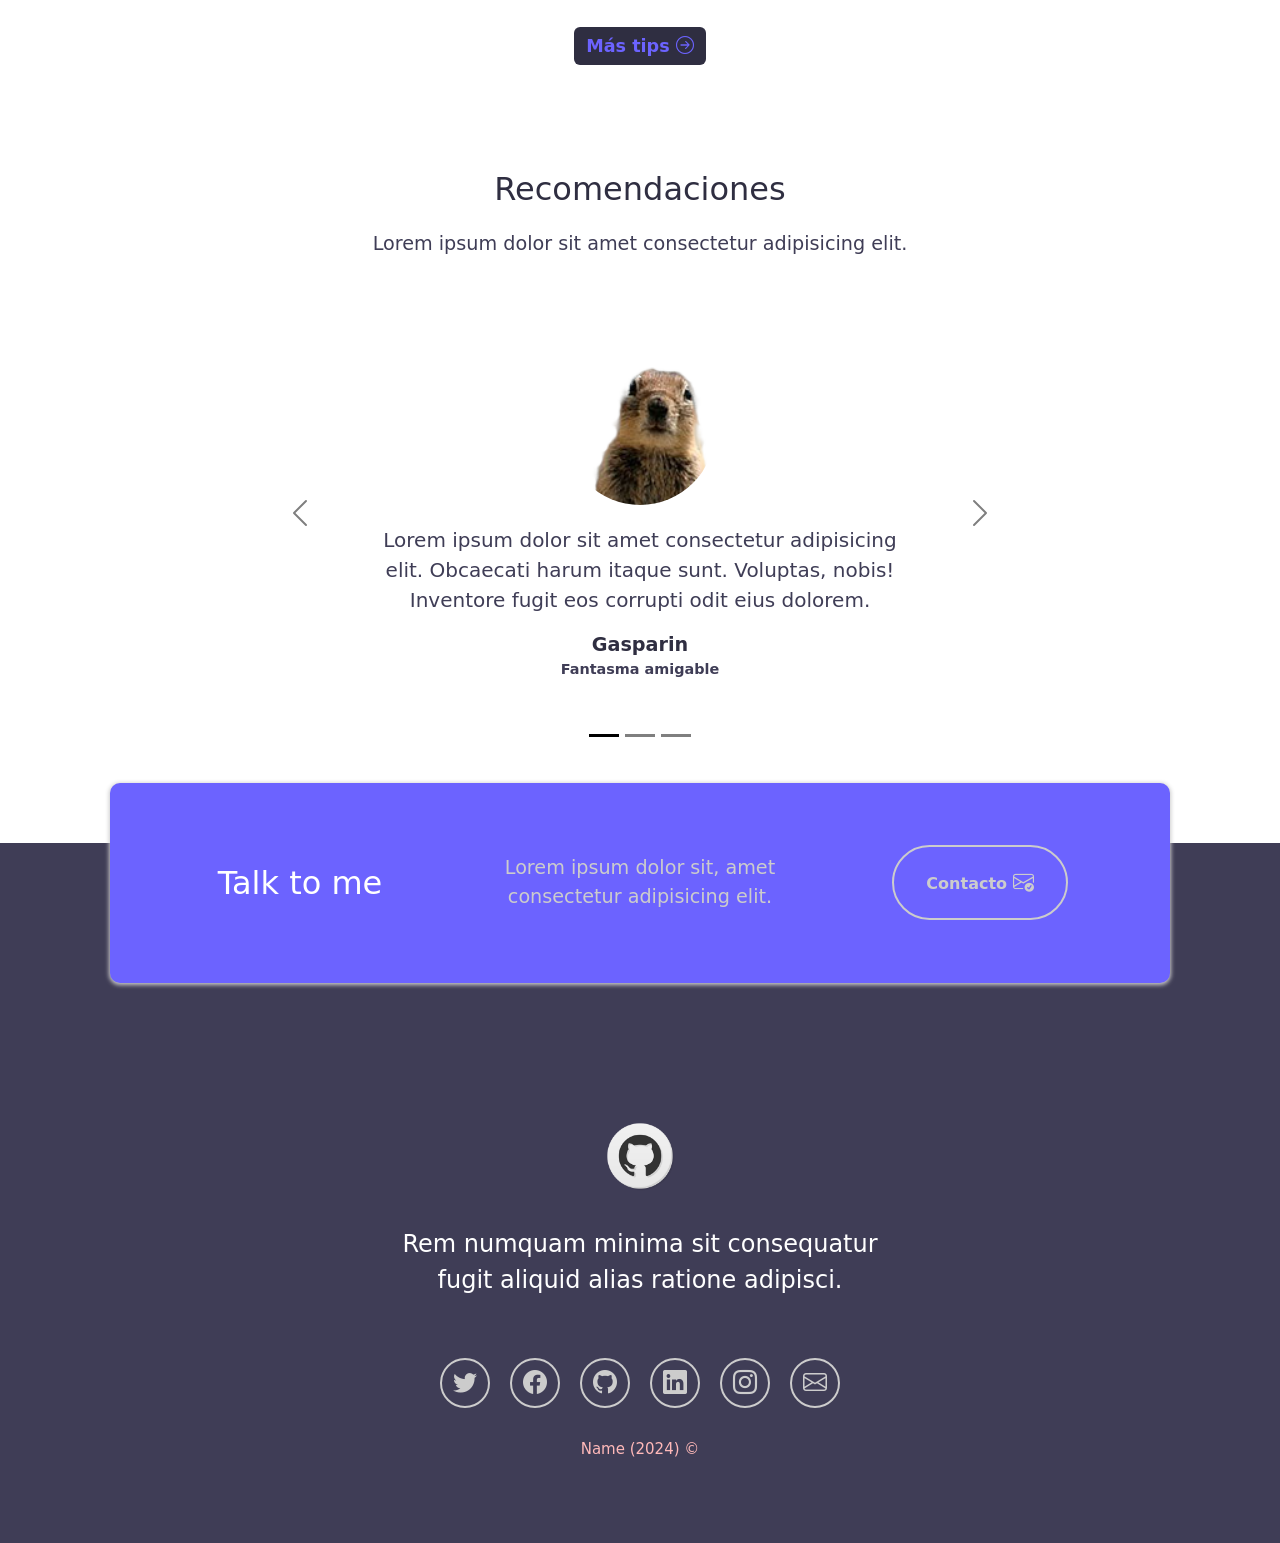
==== commit 9ecaf12b: "nuevo" ====
--- a/index.html
+++ b/index.html
@@ -10,7 +10,7 @@
     <!-- Title -->
     <title>My Profile</title>
     <!-- Favicon -->
-    <link rel="icon" type="image/x-icon" href="./images/gatito.png">
+    <link rel="icon" type="image/x-icon" href="./images/favicon.png">
     <!-- Bootstrap CSS offline -->
     <link href="./css/bootstrap.min.css" rel="stylesheet">
     <!-- Bootstrap Icons offline -->
@@ -60,7 +60,7 @@
             <h2>siempre imprudente 😎</h2>
         </div>
         <div class="myclass-label">            
-            <img class="myclass-imagen img-fluid" src="./images/compu2.png" alt="think twice code once">
+            <img class="myclass-imagen img-fluid" src="./images/nuevo.png" alt="think twice code once">
         </div>
     </section>
 
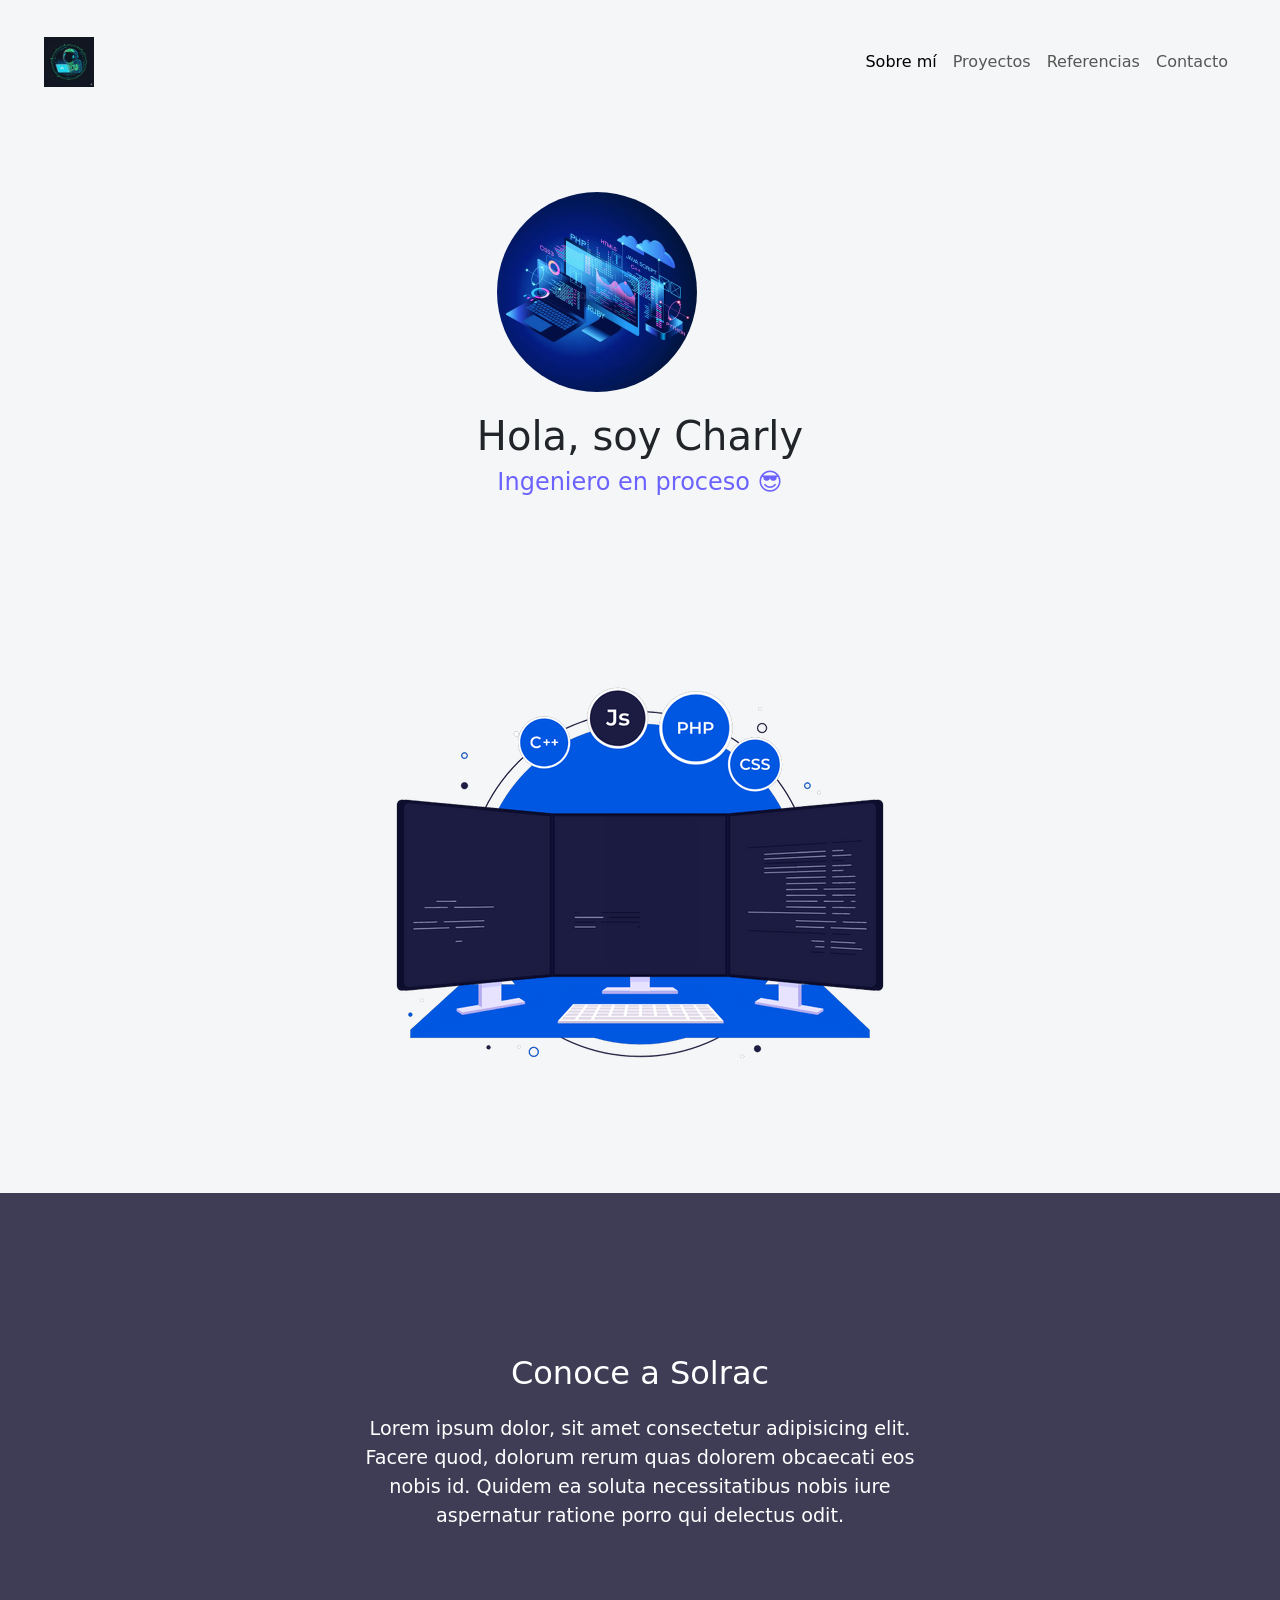
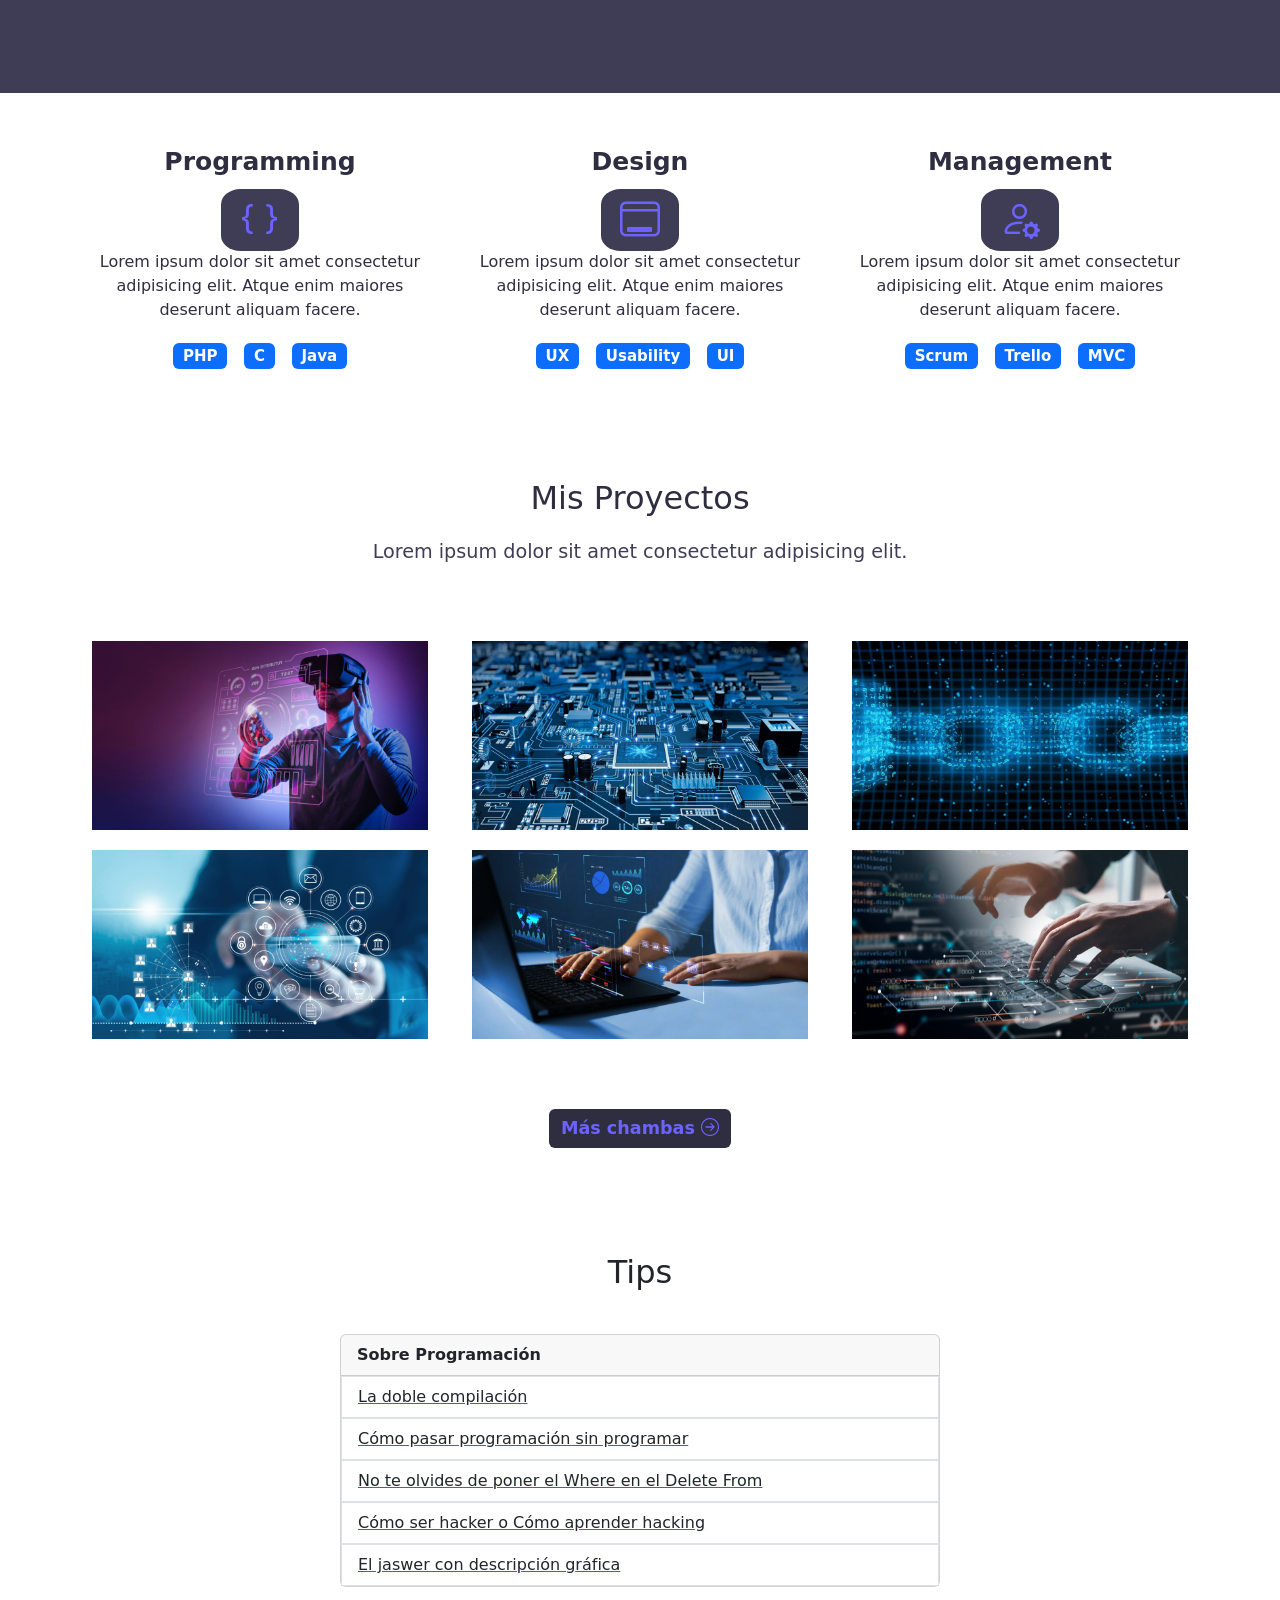
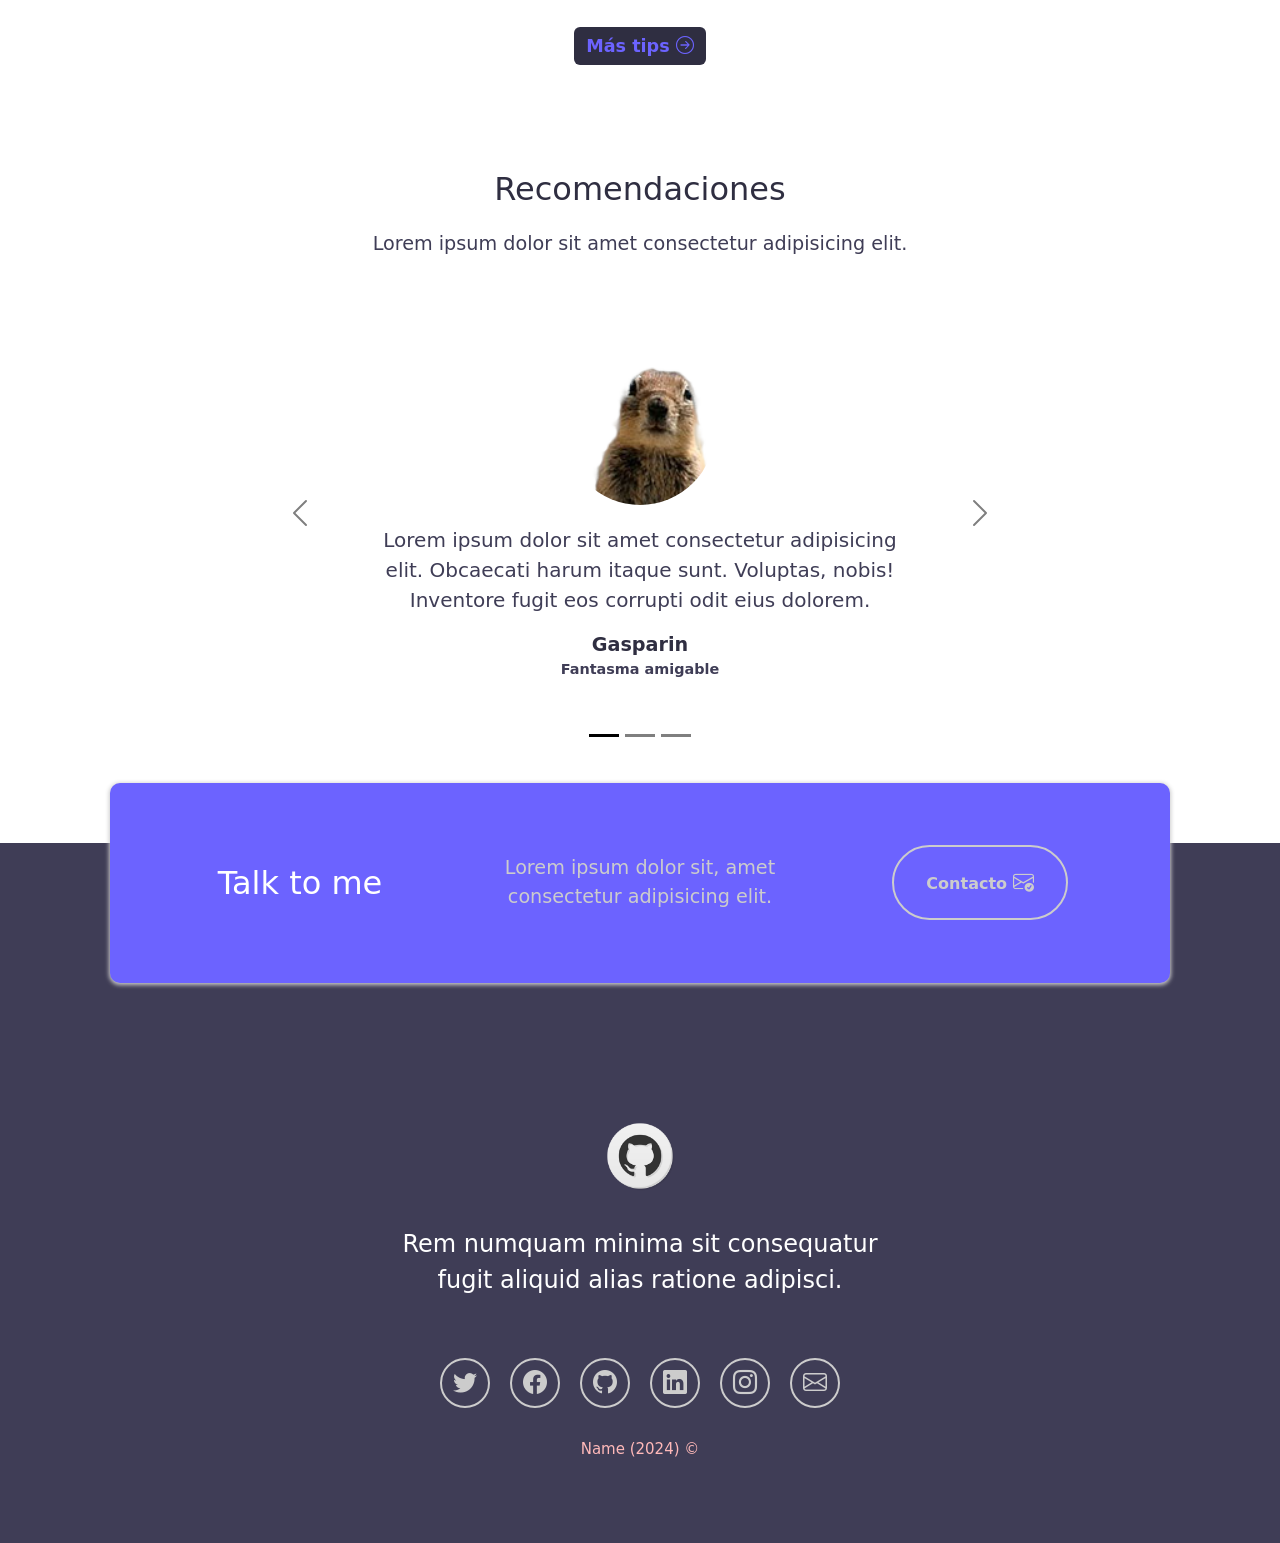
==== commit 7a63ee31: "combio de icono" ====
--- a/index.html
+++ b/index.html
@@ -32,7 +32,7 @@
             </button>
             <div class="collapse navbar-collapse" id="navbar-toggler">
                 <a class="navbar-brand" href="#">
-                    <img src="./images/gatito.png" width="50" alt="My logo">
+                    <img src="./images/astro.jpg" width="50" alt="My logo">
                 </a>
                 <ul class="navbar-nav d-flex justify-content-center aling-items-center">
                     <li class="nav-item">
@@ -56,8 +56,8 @@
     <section class="myclass aling-items-stretch">
         <div class="myclass-main d-flex flex-column justify-content-center aling-items-center">
             <img class="myclass-pic rounded-circle" src="./images/imagen1.webp" alt="My selfie">
-            <h1>Hola, yo soy Charly</h1>
-            <h2>siempre imprudente 😎</h2>
+            <h1>Hola, soy Charly</h1>
+            <h2>Ingeniero en proceso 😎</h2>
         </div>
         <div class="myclass-label">            
             <img class="myclass-imagen img-fluid" src="./images/nuevo.png" alt="think twice code once">
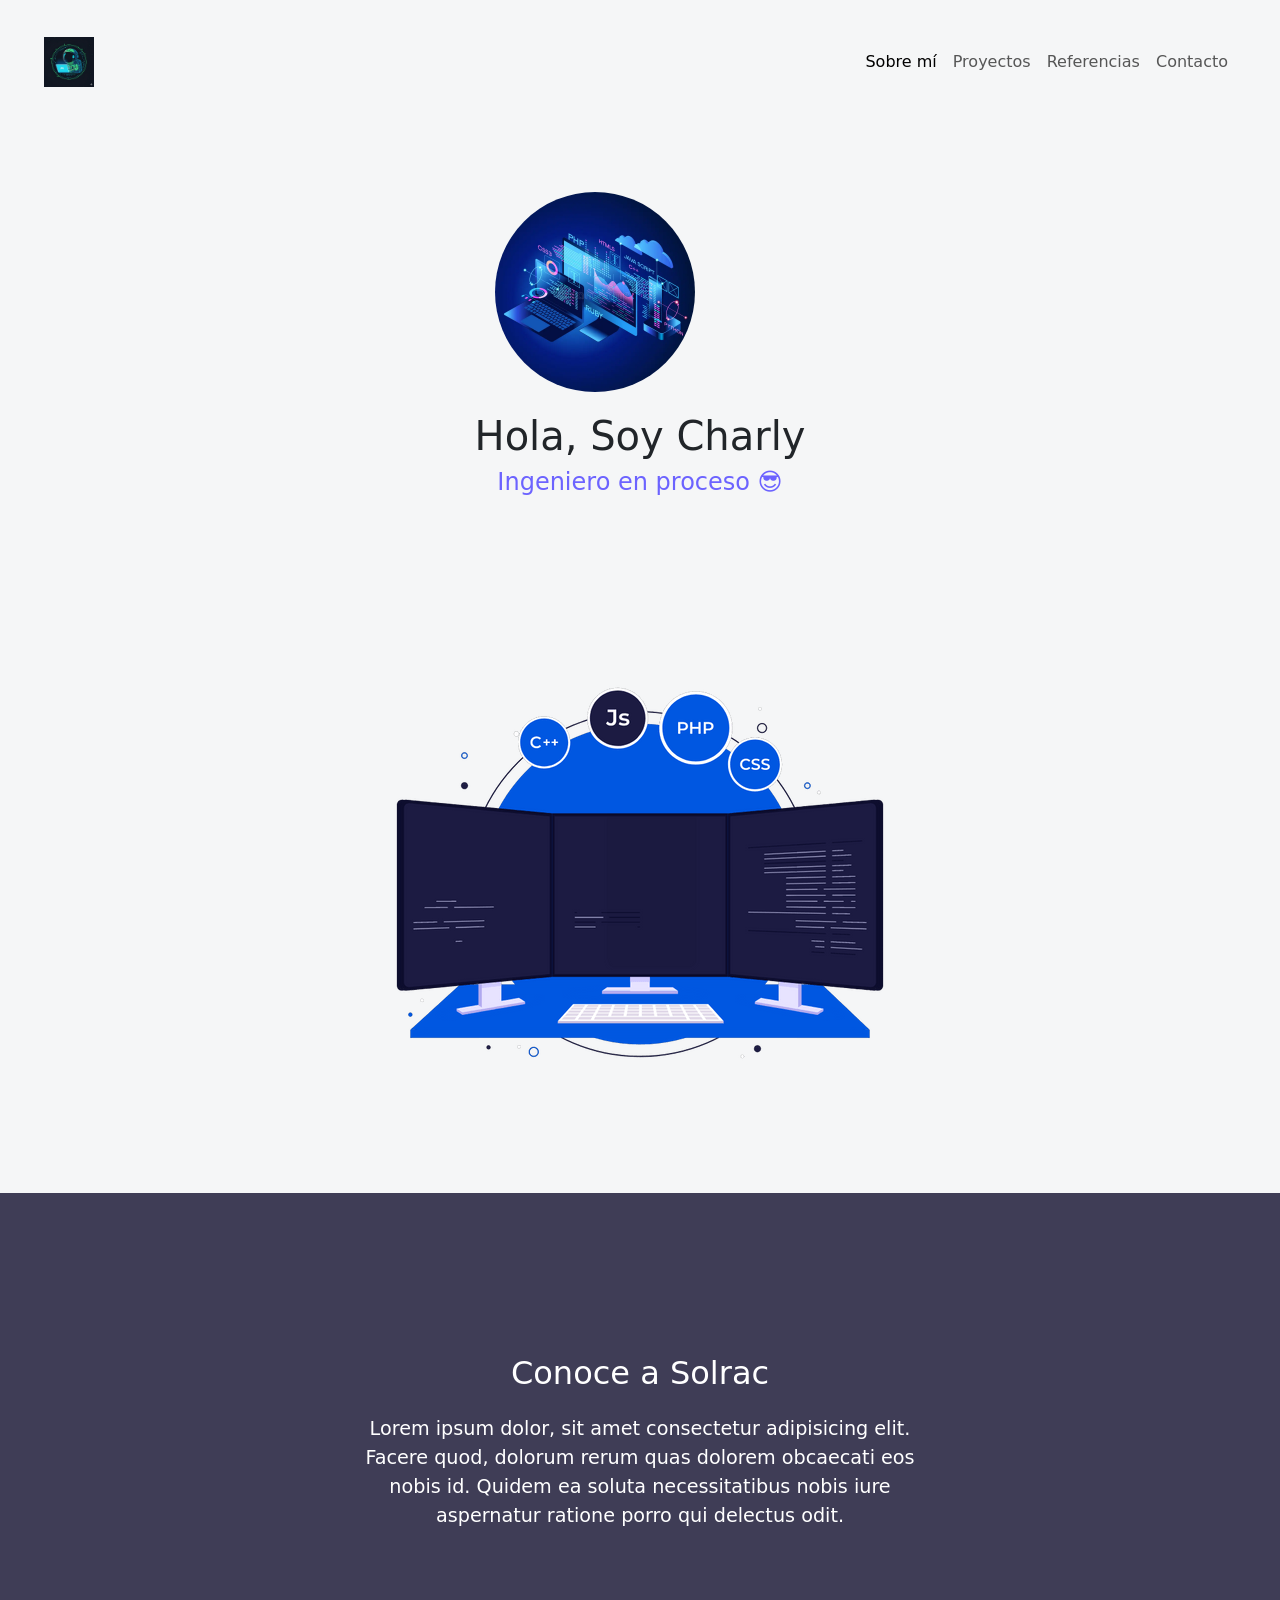
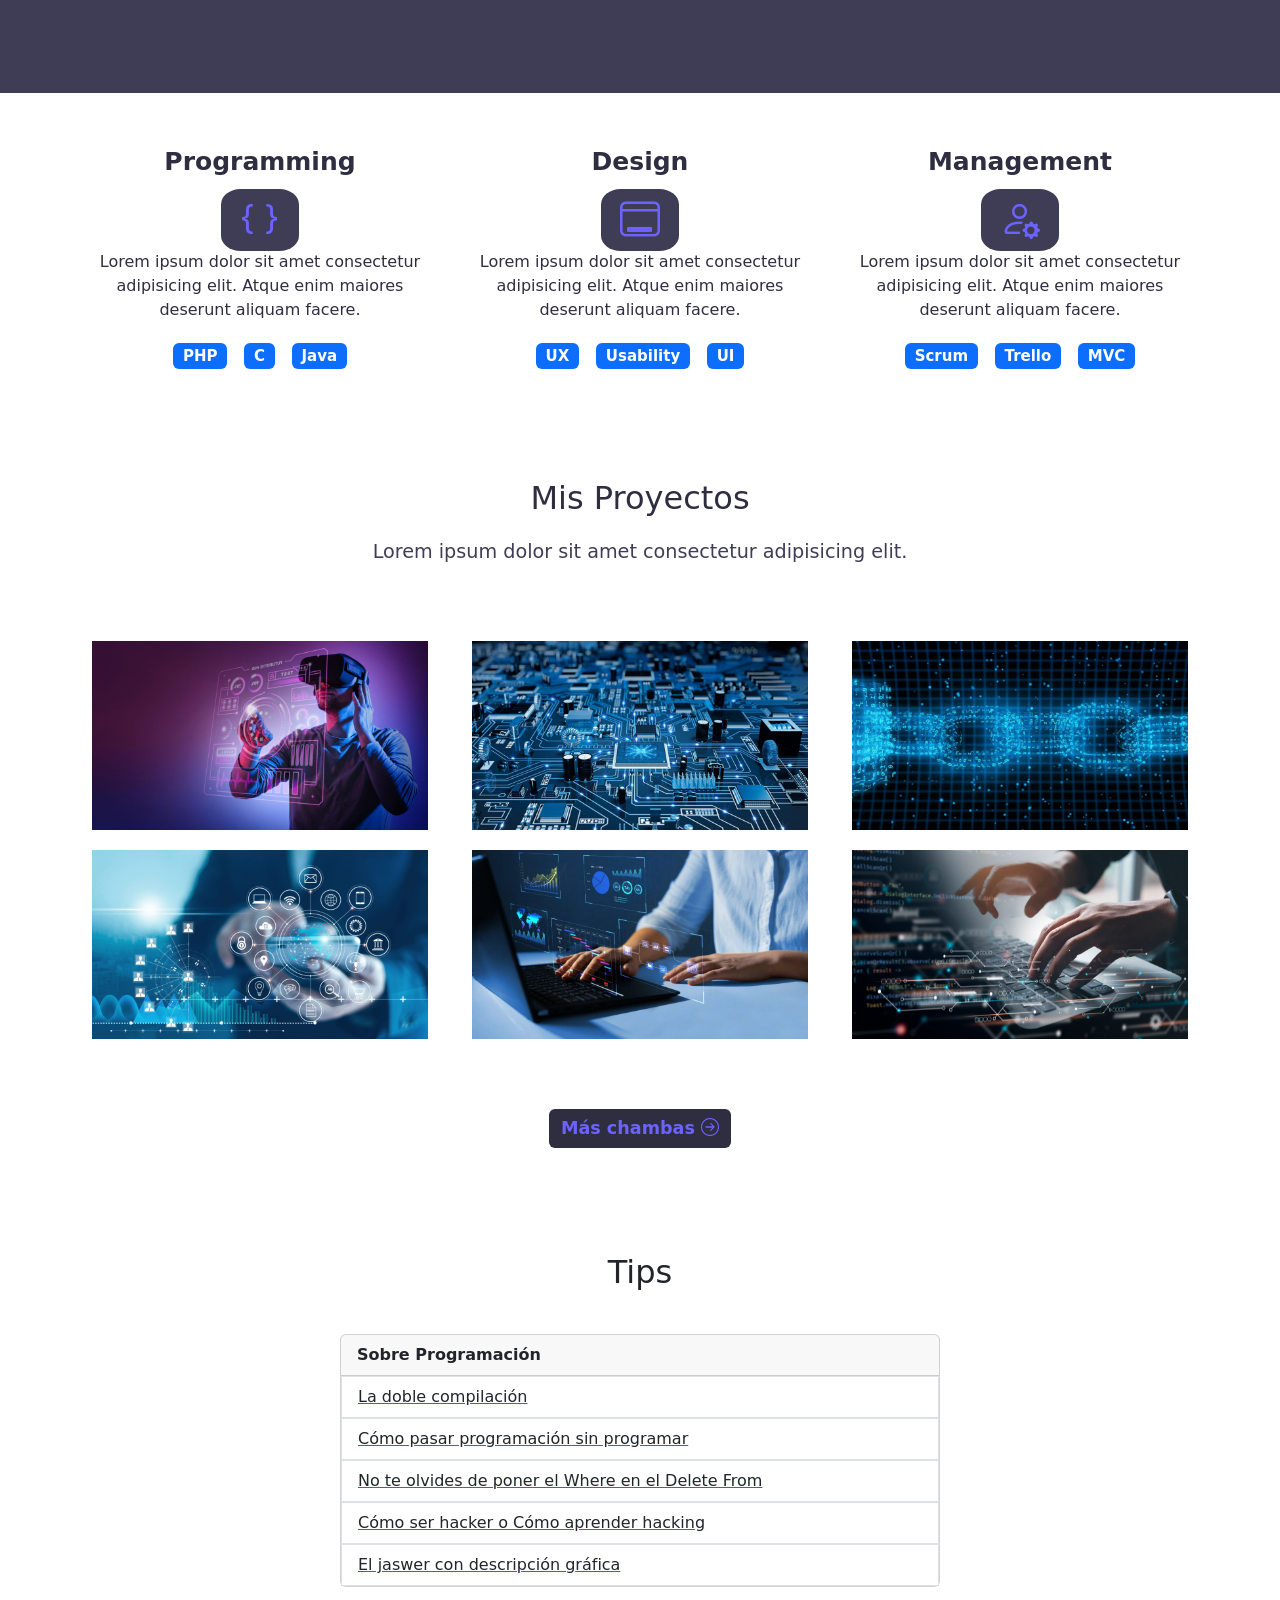
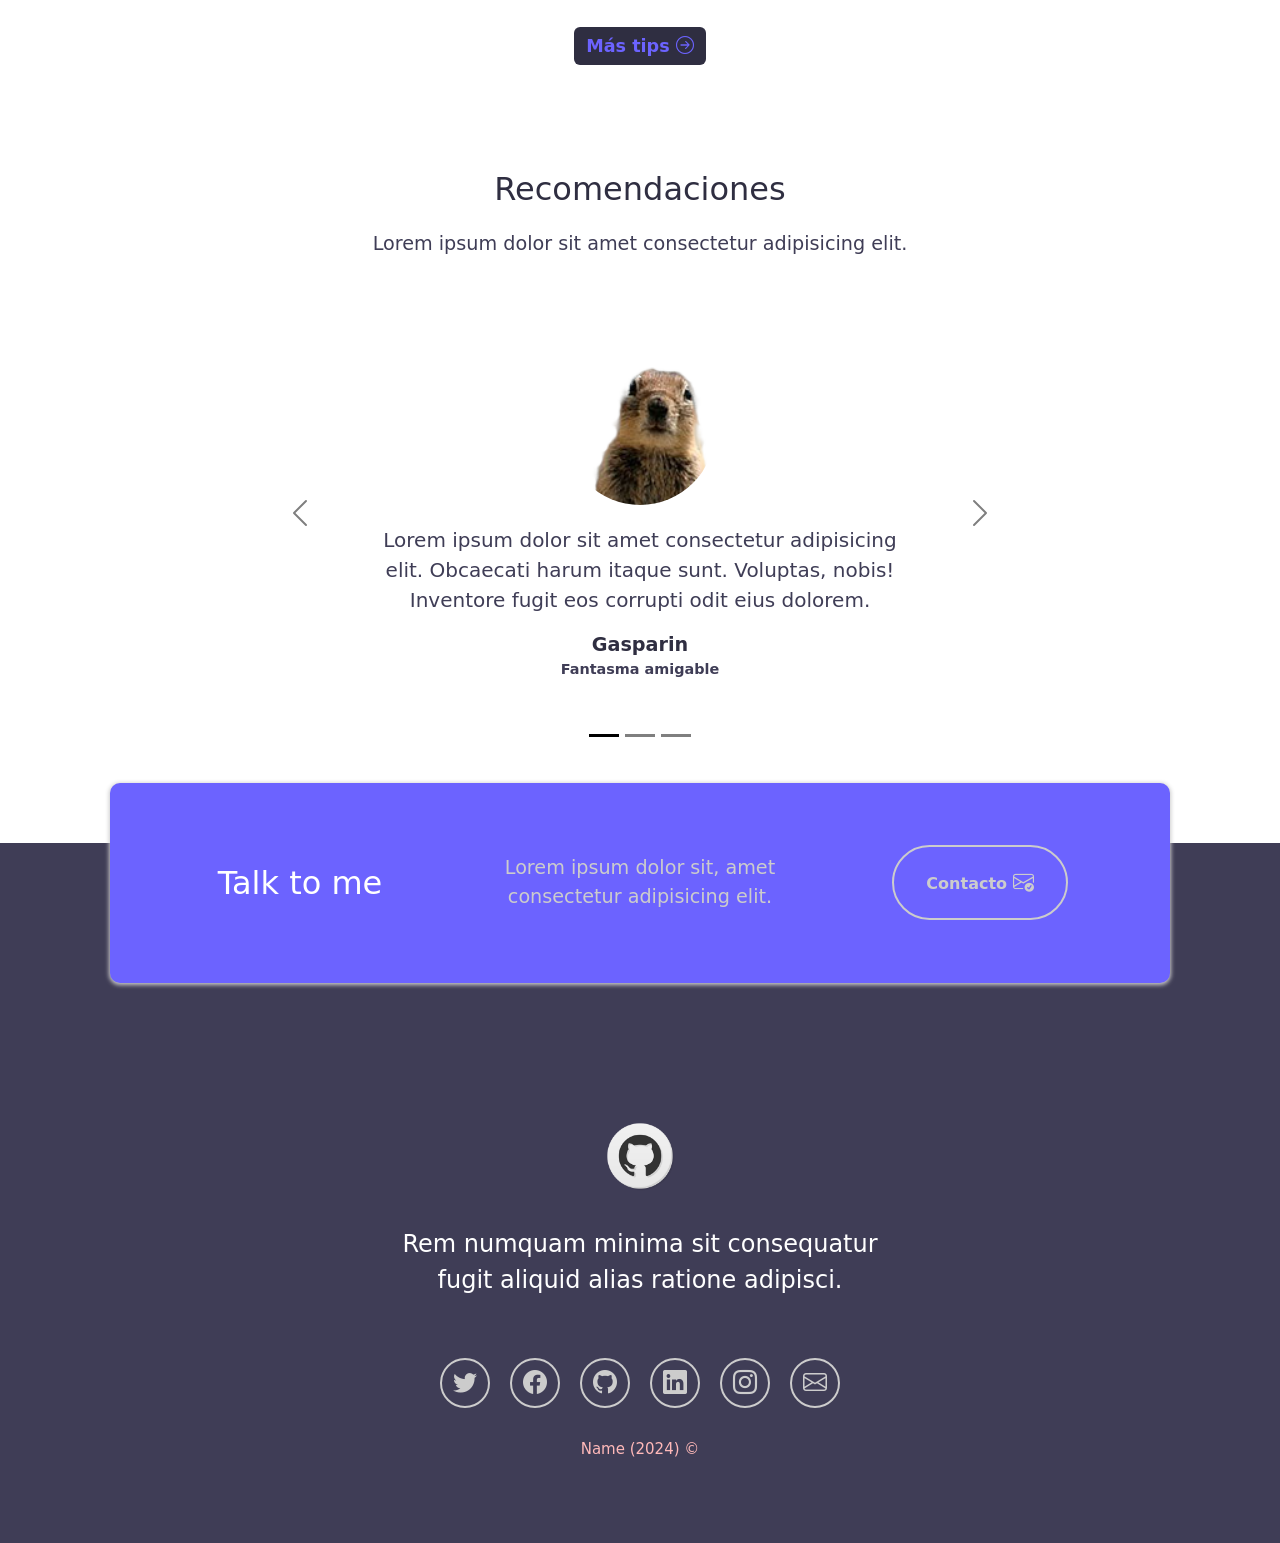
==== commit 141c9e79: "mi nueva actualizacion" ====
--- a/index.html
+++ b/index.html
@@ -56,7 +56,7 @@
     <section class="myclass aling-items-stretch">
         <div class="myclass-main d-flex flex-column justify-content-center aling-items-center">
             <img class="myclass-pic rounded-circle" src="./images/imagen1.webp" alt="My selfie">
-            <h1>Hola, soy Charly</h1>
+            <h1>Hola, Soy Charly</h1>
             <h2>Ingeniero en proceso 😎</h2>
         </div>
         <div class="myclass-label">            
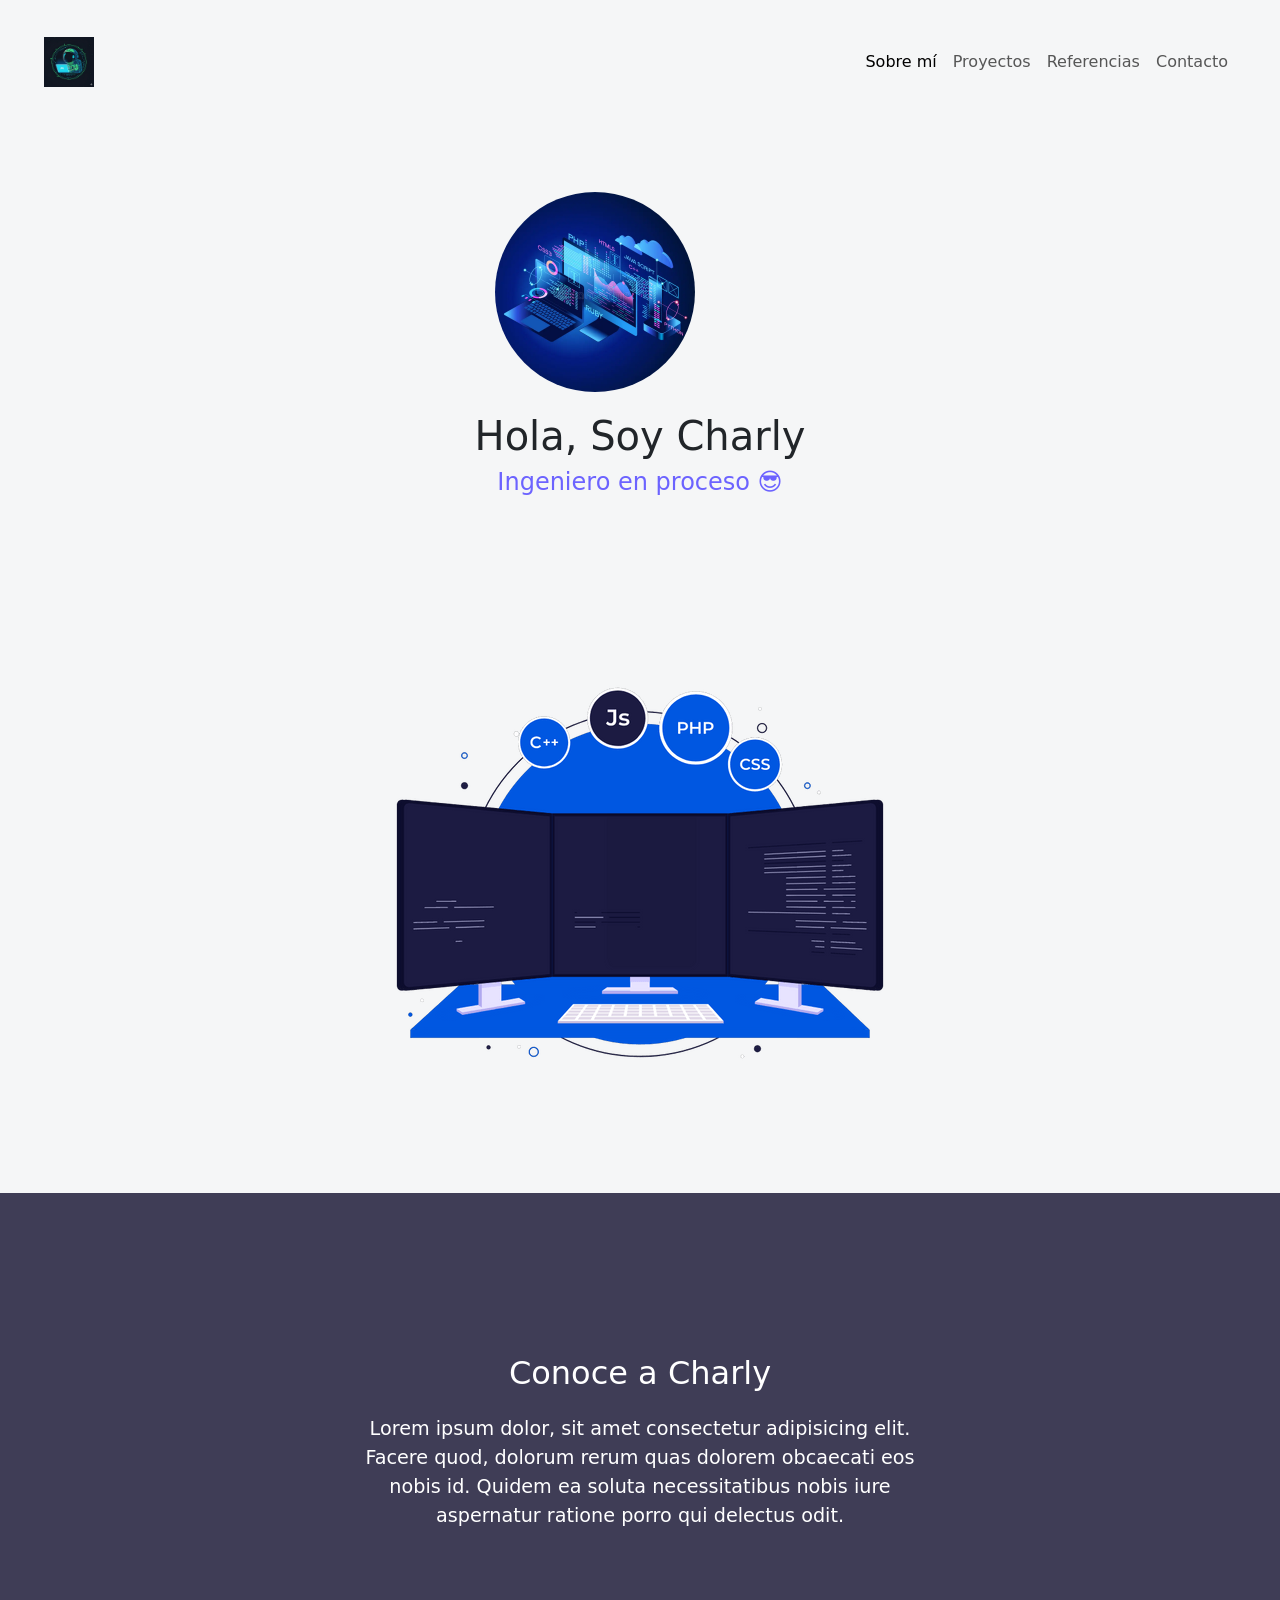
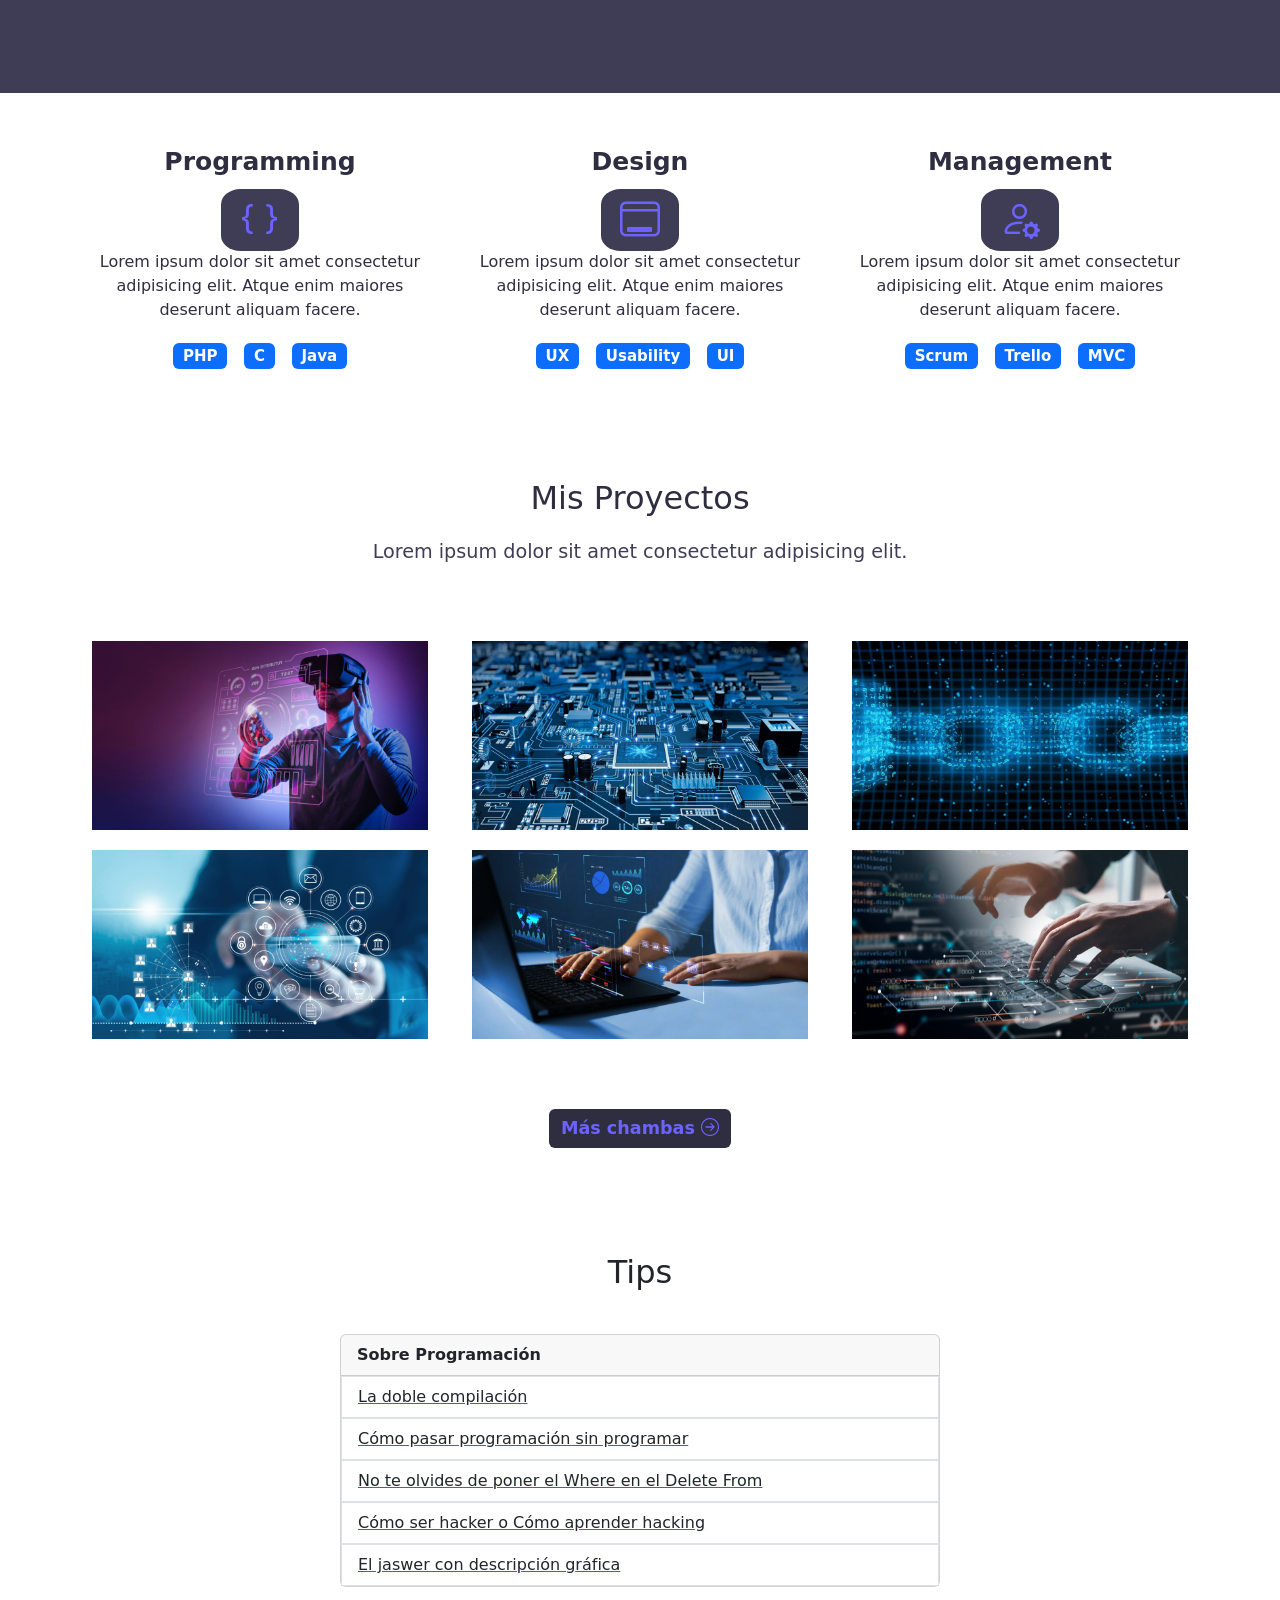
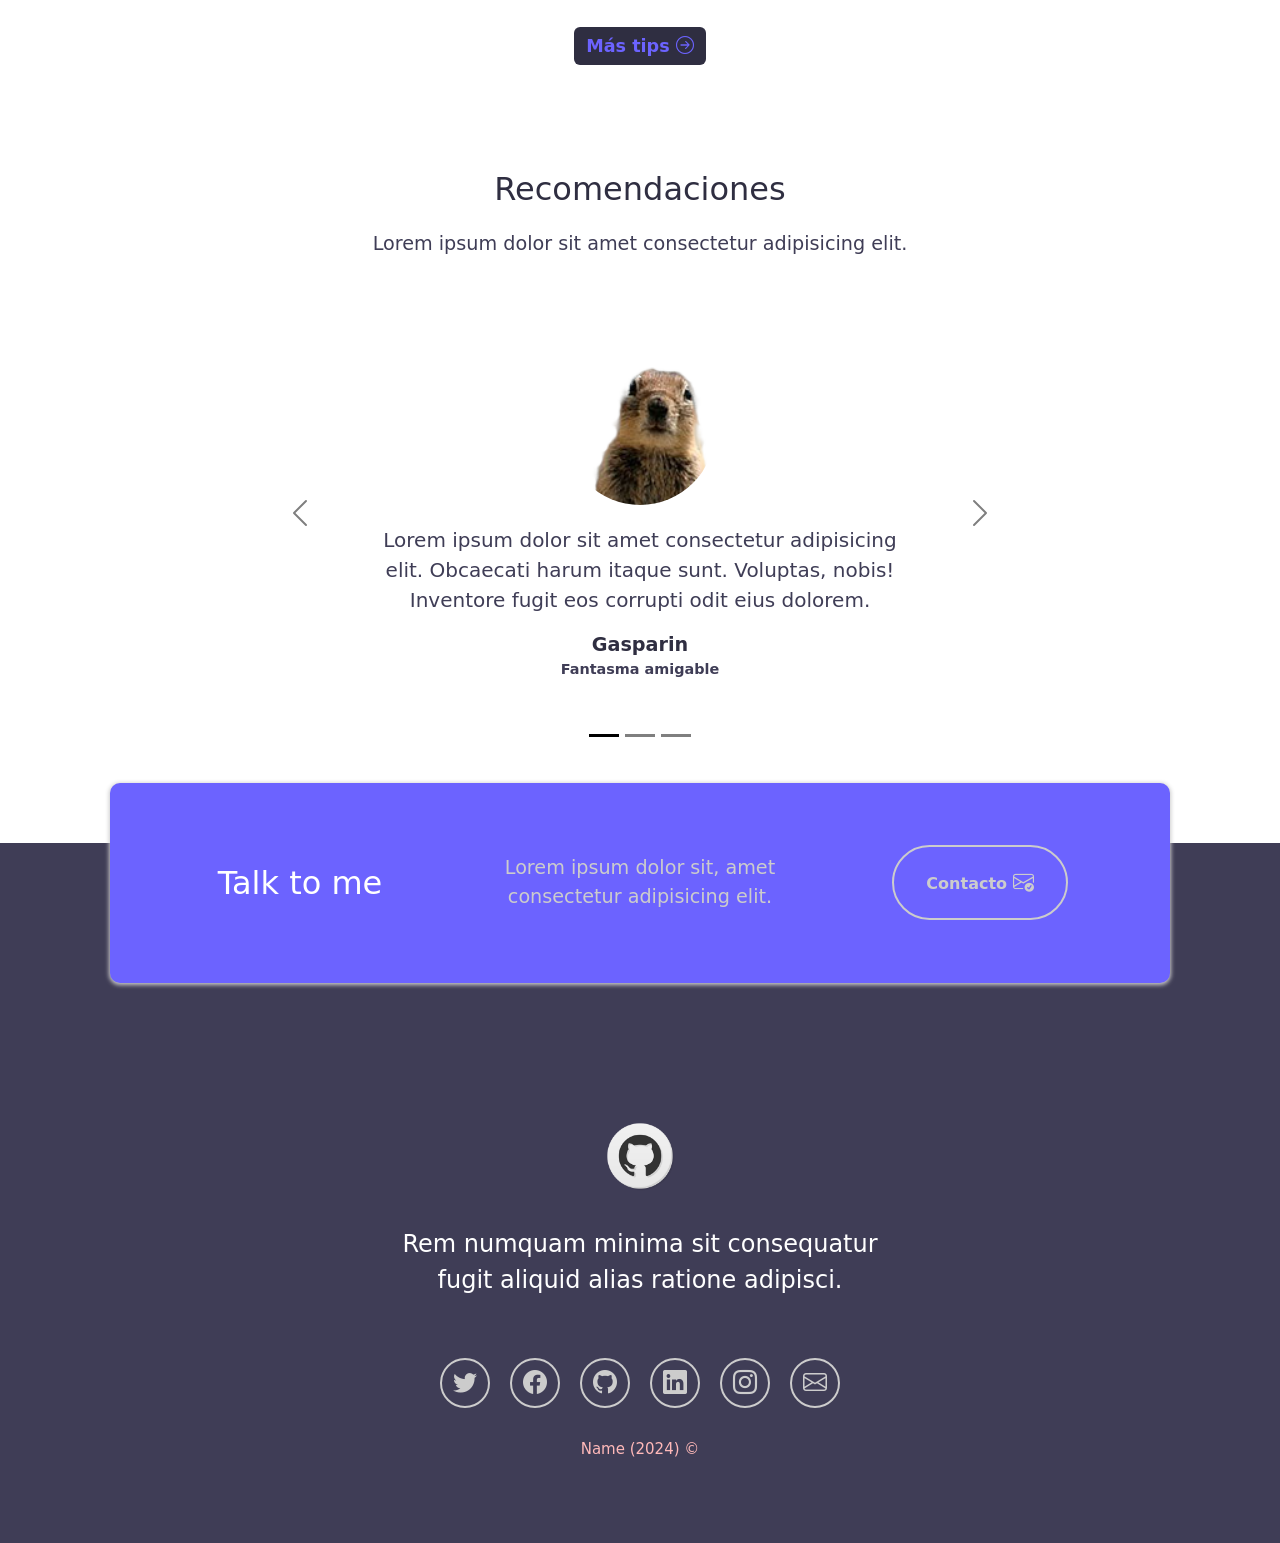
==== commit 10affd77: "nueva actualizacion hice cambios" ====
--- a/index.html
+++ b/index.html
@@ -57,7 +57,7 @@
         <div class="myclass-main d-flex flex-column justify-content-center aling-items-center">
             <img class="myclass-pic rounded-circle" src="./images/imagen1.webp" alt="My selfie">
             <h1>Hola, Soy Charly</h1>
-            <h2>Ingeniero en proceso 😎</h2>
+            <h2>Ingeniero en proceso  😎</h2>
         </div>
         <div class="myclass-label">            
             <img class="myclass-imagen img-fluid" src="./images/nuevo.png" alt="think twice code once">
@@ -67,7 +67,7 @@
     <!-- About me -->
     <section id="aboutme" class="about-me section-oscura">
         <div class="contenedor">
-            <h2 class="seccion-titulo">Conoce a Solrac</h2>
+            <h2 class="seccion-titulo">Conoce a Charly</h2>
             <p class="seccion-texto">
                 Lorem ipsum dolor, sit amet consectetur adipisicing elit. Facere quod, dolorum rerum quas dolorem obcaecati eos nobis id. Quidem ea soluta necessitatibus nobis iure aspernatur ratione porro qui delectus odit.
             </p>
